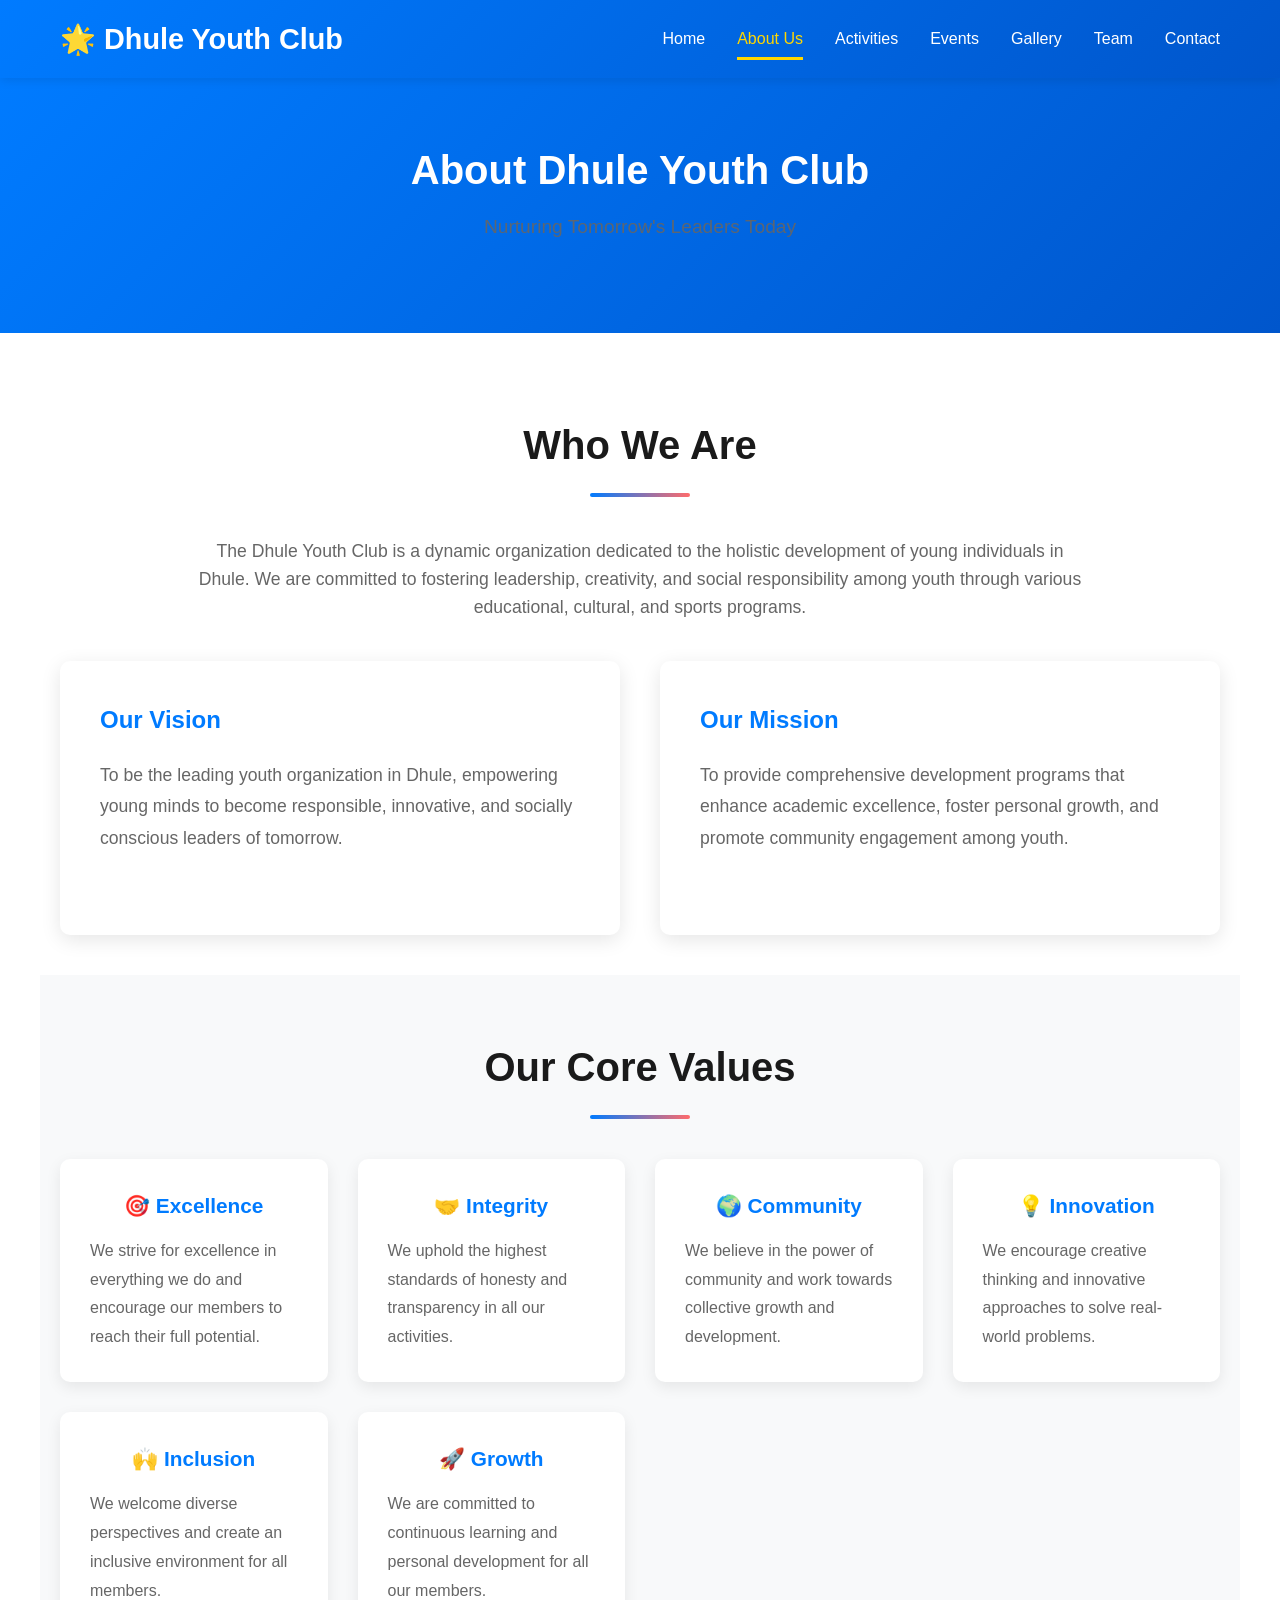
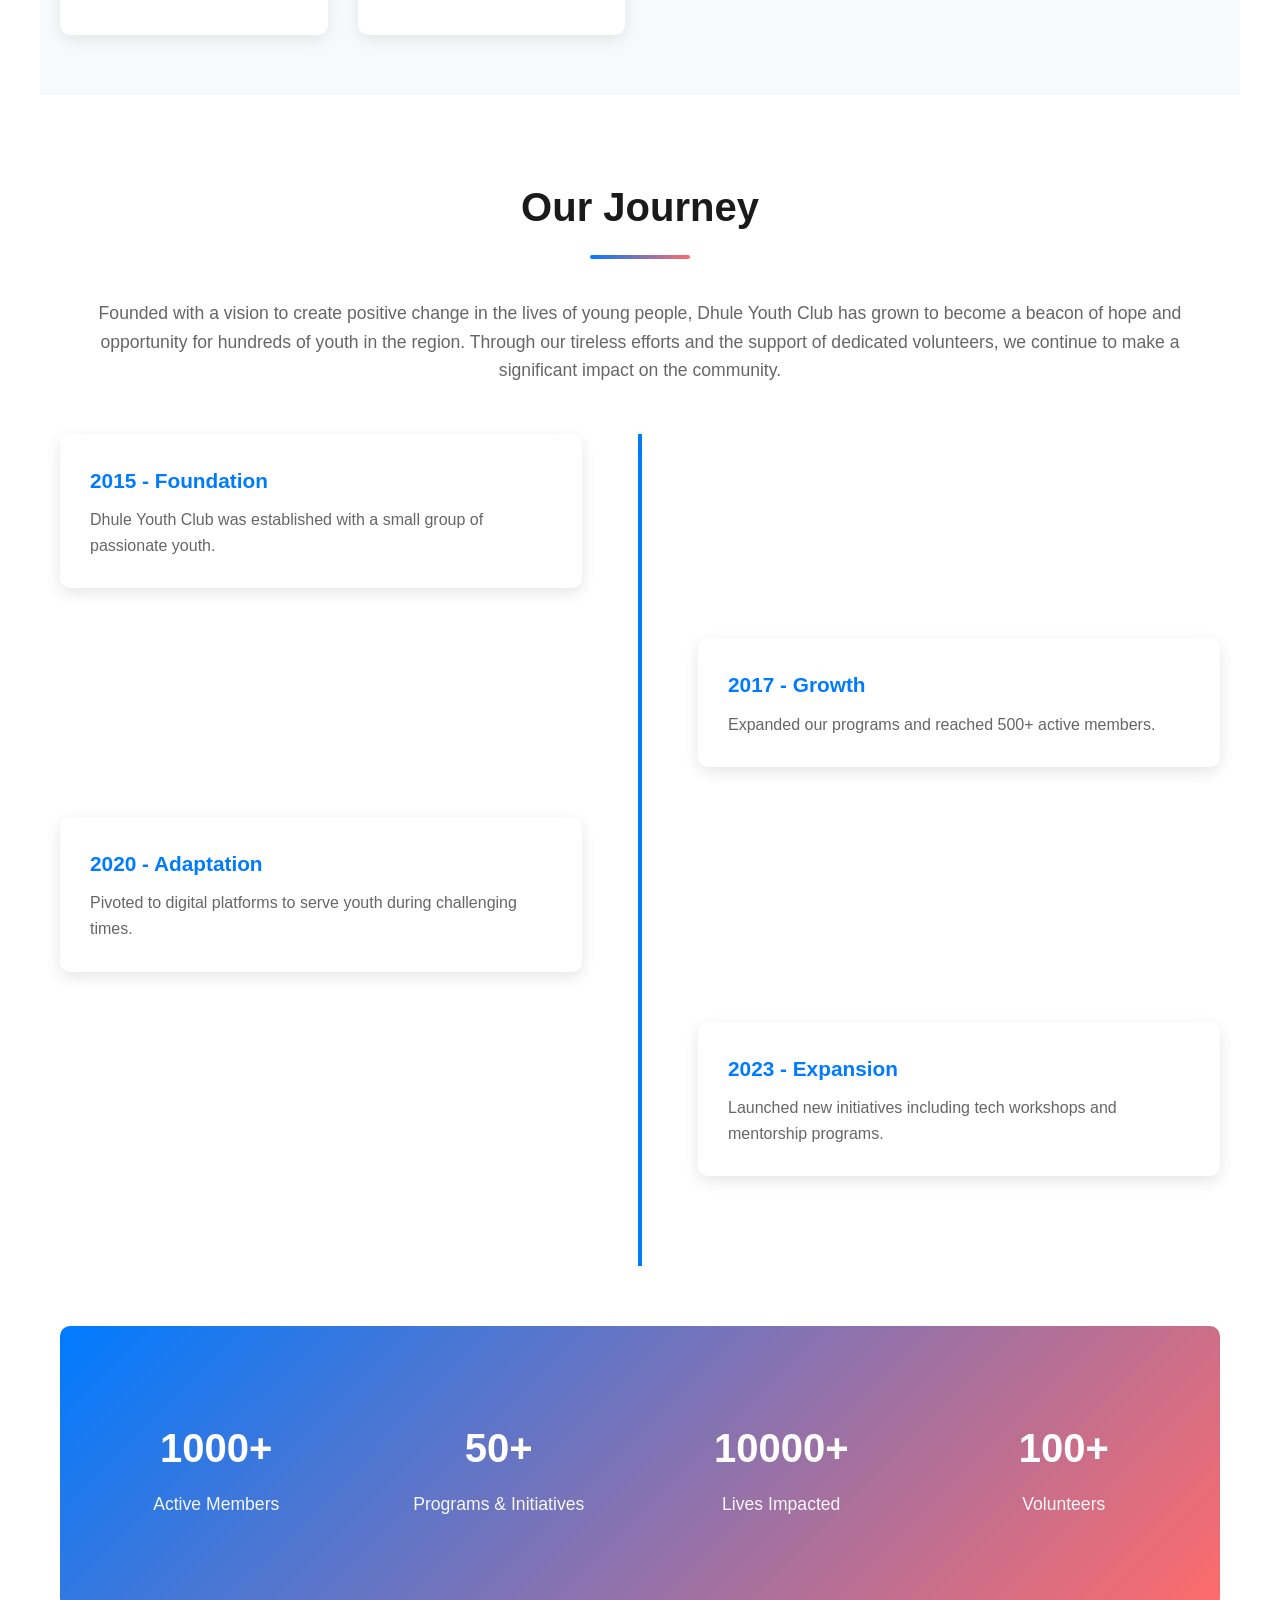
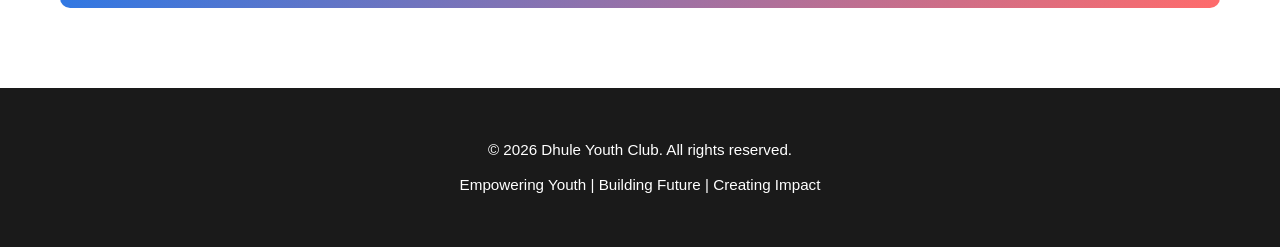
==== about.html @ 5de419e4 "First upload" ====
<!DOCTYPE html>
<html lang="en">
<head>
    <meta charset="UTF-8">
    <meta name="viewport" content="width=device-width, initial-scale=1.0">
    <title>About Us - Dhule Youth Club</title>
    <link rel="stylesheet" href="assets/css/style.css">
</head>
<body>
    <!-- Navigation Bar -->
    <nav class="navbar">
        <div class="container">
            <div class="nav-brand">
                <h2>🌟 Dhule Youth Club</h2>
            </div>
            <ul class="nav-menu" id="navMenu">
                <li><a href="index.html">Home</a></li>
                <li><a href="about.html" class="active">About Us</a></li>
                <li><a href="activities.html">Activities</a></li>
                <li><a href="events.html">Events</a></li>
                <li><a href="gallery.html">Gallery</a></li>
                <li><a href="team.html">Team</a></li>
                <li><a href="contact.html">Contact</a></li>
            </ul>
            <div class="hamburger" id="hamburger">
                <span></span>
                <span></span>
                <span></span>
            </div>
        </div>
    </nav>

    <!-- Page Header -->
    <section class="page-header">
        <h1>About Dhule Youth Club</h1>
        <p>Nurturing Tomorrow's Leaders Today</p>
    </section>

    <!-- Main Content -->
    <main class="container">
        <!-- About Section -->
        <section class="about-section">
            <h2>Who We Are</h2>
            <p>The Dhule Youth Club is a dynamic organization dedicated to the holistic development of young individuals in Dhule. We are committed to fostering leadership, creativity, and social responsibility among youth through various educational, cultural, and sports programs.</p>
            
            <div class="about-grid">
                <div class="about-card">
                    <h3>Our Vision</h3>
                    <p>To be the leading youth organization in Dhule, empowering young minds to become responsible, innovative, and socially conscious leaders of tomorrow.</p>
                </div>
                <div class="about-card">
                    <h3>Our Mission</h3>
                    <p>To provide comprehensive development programs that enhance academic excellence, foster personal growth, and promote community engagement among youth.</p>
                </div>
            </div>
        </section>

        <!-- Core Values -->
        <section class="values-section">
            <h2>Our Core Values</h2>
            <div class="values-grid">
                <div class="value-card">
                    <h4>🎯 Excellence</h4>
                    <p>We strive for excellence in everything we do and encourage our members to reach their full potential.</p>
                </div>
                <div class="value-card">
                    <h4>🤝 Integrity</h4>
                    <p>We uphold the highest standards of honesty and transparency in all our activities.</p>
                </div>
                <div class="value-card">
                    <h4>🌍 Community</h4>
                    <p>We believe in the power of community and work towards collective growth and development.</p>
                </div>
                <div class="value-card">
                    <h4>💡 Innovation</h4>
                    <p>We encourage creative thinking and innovative approaches to solve real-world problems.</p>
                </div>
                <div class="value-card">
                    <h4>🙌 Inclusion</h4>
                    <p>We welcome diverse perspectives and create an inclusive environment for all members.</p>
                </div>
                <div class="value-card">
                    <h4>🚀 Growth</h4>
                    <p>We are committed to continuous learning and personal development for all our members.</p>
                </div>
            </div>
        </section>

        <!-- History -->
        <section class="history-section">
            <h2>Our Journey</h2>
            <p>Founded with a vision to create positive change in the lives of young people, Dhule Youth Club has grown to become a beacon of hope and opportunity for hundreds of youth in the region. Through our tireless efforts and the support of dedicated volunteers, we continue to make a significant impact on the community.</p>
            
            <div class="timeline">
                <div class="timeline-item">
                    <h4>2015 - Foundation</h4>
                    <p>Dhule Youth Club was established with a small group of passionate youth.</p>
                </div>
                <div class="timeline-item">
                    <h4>2017 - Growth</h4>
                    <p>Expanded our programs and reached 500+ active members.</p>
                </div>
                <div class="timeline-item">
                    <h4>2020 - Adaptation</h4>
                    <p>Pivoted to digital platforms to serve youth during challenging times.</p>
                </div>
                <div class="timeline-item">
                    <h4>2023 - Expansion</h4>
                    <p>Launched new initiatives including tech workshops and mentorship programs.</p>
                </div>
            </div>
        </section>

        <!-- Stats -->
        <section class="stats-section">
            <div class="stat-card">
                <h3>1000+</h3>
                <p>Active Members</p>
            </div>
            <div class="stat-card">
                <h3>50+</h3>
                <p>Programs & Initiatives</p>
            </div>
            <div class="stat-card">
                <h3>10000+</h3>
                <p>Lives Impacted</p>
            </div>
            <div class="stat-card">
                <h3>100+</h3>
                <p>Volunteers</p>
            </div>
        </section>
    </main>

    <!-- Footer -->
    <footer class="footer">
        <div class="container">
            <p>&copy; 2026 Dhule Youth Club. All rights reserved.</p>
            <p>Empowering Youth | Building Future | Creating Impact</p>
        </div>
    </footer>

    <script src="assets/js/script.js"></script>
</body>
</html>
---- assets/css/style.css ----
/* Global Styles */
:root {
    --primary-color: #007bff;
    --secondary-color: #ff6b6b;
    --dark-color: #1a1a1a;
    --light-color: #f8f9fa;
    --text-color: #333;
    --border-color: #ddd;
    --success-color: #28a745;
}

* {
    margin: 0;
    padding: 0;
    box-sizing: border-box;
}

html {
    scroll-behavior: smooth;
}

body {
    font-family: 'Segoe UI', Tahoma, Geneva, Verdana, sans-serif;
    line-height: 1.6;
    color: var(--text-color);
    background-color: #ffffff;
}

.container {
    max-width: 1200px;
    margin: 0 auto;
    padding: 0 20px;
}

/* Navigation Bar */
.navbar {
    background: linear-gradient(135deg, var(--primary-color) 0%, #0056cc 100%);
    color: white;
    padding: 1rem 0;
    position: sticky;
    top: 0;
    z-index: 100;
    box-shadow: 0 2px 10px rgba(0,0,0,0.1);
}

.navbar .container {
    display: flex;
    justify-content: space-between;
    align-items: center;
}

.nav-brand h2 {
    font-size: 1.8rem;
    white-space: nowrap;
}

.nav-menu {
    display: flex;
    list-style: none;
    gap: 2rem;
    flex-wrap: wrap;
}

.nav-menu a {
    color: white;
    text-decoration: none;
    transition: all 0.3s ease;
    position: relative;
    padding: 0.5rem 0;
}

.nav-menu a:hover,
.nav-menu a.active {
    color: #ffd700;
}

.nav-menu a.active::after {
    content: '';
    position: absolute;
    bottom: -5px;
    left: 0;
    right: 0;
    height: 3px;
    background-color: #ffd700;
}

.hamburger {
    display: none;
    flex-direction: column;
    cursor: pointer;
}

.hamburger span {
    width: 25px;
    height: 3px;
    background-color: white;
    margin: 5px 0;
    transition: 0.3s;
}

/* Hero Section */
.hero {
    background: linear-gradient(135deg, var(--primary-color) 0%, #0056cc 100%);
    color: white;
    padding: 100px 20px;
    text-align: center;
}

.hero-content h1 {
    font-size: 3rem;
    margin-bottom: 1rem;
    animation: slideInDown 0.8s ease-out;
}

.hero-content p {
    font-size: 1.3rem;
    margin-bottom: 2rem;
    animation: fadeIn 1s ease-out 0.3s backwards;
}

/* Buttons */
.btn {
    display: inline-block;
    padding: 12px 30px;
    border: none;
    border-radius: 5px;
    cursor: pointer;
    font-size: 1rem;
    text-decoration: none;
    transition: all 0.3s ease;
    font-weight: 600;
}

.btn-primary {
    background-color: var(--secondary-color);
    color: white;
}

.btn-primary:hover {
    background-color: #ff5252;
    transform: translateY(-2px);
    box-shadow: 0 5px 15px rgba(255,107,107,0.3);
}

.btn-secondary {
    background-color: var(--primary-color);
    color: white;
}

.btn-secondary:hover {
    background-color: #0056cc;
    transform: translateY(-2px);
    box-shadow: 0 5px 15px rgba(0,123,255,0.3);
}

.btn-small {
    padding: 8px 20px;
    font-size: 0.9rem;
}

/* Main Sections */
main {
    padding: 80px 0;
}

section {
    margin-bottom: 80px;
}

section h2 {
    font-size: 2.5rem;
    color: var(--dark-color);
    margin-bottom: 40px;
    text-align: center;
    position: relative;
    padding-bottom: 20px;
}

section h2::after {
    content: '';
    position: absolute;
    bottom: 0;
    left: 50%;
    transform: translateX(-50%);
    width: 100px;
    height: 4px;
    background: linear-gradient(90deg, var(--primary-color), var(--secondary-color));
    border-radius: 2px;
}

section > p {
    text-align: center;
    font-size: 1.1rem;
    color: #666;
    margin-bottom: 30px;
}

/* Page Header */
.page-header {
    background: linear-gradient(135deg, var(--primary-color) 0%, #0056cc 100%);
    color: white;
    padding: 60px 20px;
    text-align: center;
}

.page-header h1 {
    font-size: 2.5rem;
    margin-bottom: 10px;
}

.page-header p {
    font-size: 1.2rem;
    opacity: 0.9;
}

/* Mission Section */
.mission-grid {
    display: grid;
    grid-template-columns: repeat(auto-fit, minmax(250px, 1fr));
    gap: 30px;
    margin-bottom: 40px;
}

.mission-card {
    background: linear-gradient(135deg, #f0f4ff, #fff5f0);
    padding: 30px;
    border-radius: 10px;
    text-align: center;
    transition: all 0.3s ease;
    border: 2px solid transparent;
}

.mission-card:hover {
    border-color: var(--primary-color);
    transform: translateY(-5px);
    box-shadow: 0 10px 30px rgba(0,123,255,0.2);
}

.mission-card h3 {
    font-size: 1.5rem;
    margin-bottom: 15px;
    color: var(--primary-color);
}

.mission-card p {
    color: #666;
    line-height: 1.8;
}

/* Featured Activities */
.activities-preview {
    display: grid;
    grid-template-columns: repeat(auto-fit, minmax(300px, 1fr));
    gap: 30px;
    margin-bottom: 30px;
}

.activity-card {
    background: white;
    padding: 30px;
    border-radius: 10px;
    box-shadow: 0 5px 15px rgba(0,0,0,0.1);
    transition: all 0.3s ease;
    border-left: 5px solid var(--primary-color);
}

.activity-card:hover {
    transform: translateY(-5px);
    box-shadow: 0 15px 30px rgba(0,0,0,0.15);
}

.activity-card h3 {
    color: var(--primary-color);
    margin-bottom: 15px;
}

/* Events Section */
.events-preview {
    display: grid;
    grid-template-columns: repeat(auto-fit, minmax(280px, 1fr));
    gap: 30px;
    margin-bottom: 30px;
}

.event-card {
    background: white;
    padding: 25px;
    border-radius: 10px;
    box-shadow: 0 5px 15px rgba(0,0,0,0.1);
    transition: all 0.3s ease;
    border-top: 4px solid var(--secondary-color);
}

.event-card:hover {
    transform: translateY(-5px);
    box-shadow: 0 15px 30px rgba(0,0,0,0.15);
}

.event-card h4 {
    color: var(--dark-color);
    margin-bottom: 10px;
}

.event-card p {
    color: #666;
    margin-bottom: 8px;
    font-size: 0.95rem;
}

/* CTA Section */
.cta-section {
    background: linear-gradient(135deg, var(--primary-color) 0%, var(--secondary-color) 100%);
    color: white;
    padding: 60px;
    border-radius: 10px;
    text-align: center;
}

.cta-section h2 {
    color: white;
    margin-bottom: 20px;
}

.cta-section h2::after {
    background: rgba(255,255,255,0.3);
}

.cta-section p {
    font-size: 1.15rem;
    margin-bottom: 30px;
}

/* About Section */
.about-section {
    margin-bottom: 60px;
}

.about-section p {
    font-size: 1.1rem;
    color: #666;
    text-align: center;
    margin-bottom: 40px;
    max-width: 900px;
    margin-left: auto;
    margin-right: auto;
}

.about-grid {
    display: grid;
    grid-template-columns: repeat(auto-fit, minmax(300px, 1fr));
    gap: 40px;
    margin-bottom: 40px;
}

.about-card {
    background: white;
    padding: 40px;
    border-radius: 10px;
    box-shadow: 0 5px 20px rgba(0,0,0,0.1);
    transition: all 0.3s ease;
}

.about-card:hover {
    transform: translateY(-10px);
    box-shadow: 0 15px 40px rgba(0,0,0,0.15);
}

.about-card h3 {
    color: var(--primary-color);
    font-size: 1.5rem;
    margin-bottom: 20px;
}

.about-card p {
    text-align: left;
    color: #666;
    line-height: 1.8;
}

/* Values Section */
.values-section {
    background: #f8f9fa;
    padding: 60px 20px;
    margin: -20px -20px 80px -20px;
}

.values-grid {
    display: grid;
    grid-template-columns: repeat(auto-fit, minmax(250px, 1fr));
    gap: 30px;
}

.value-card {
    background: white;
    padding: 30px;
    border-radius: 10px;
    text-align: center;
    box-shadow: 0 5px 15px rgba(0,0,0,0.08);
    transition: all 0.3s ease;
}

.value-card:hover {
    transform: translateY(-5px);
    box-shadow: 0 15px 30px rgba(0,0,0,0.15);
}

.value-card h4 {
    color: var(--primary-color);
    font-size: 1.3rem;
    margin-bottom: 15px;
}

.value-card p {
    color: #666;
    text-align: left;
    line-height: 1.8;
}

/* Timeline */
.timeline {
    position: relative;
    padding: 20px 0;
}

.timeline::before {
    content: '';
    position: absolute;
    left: 50%;
    transform: translateX(-50%);
    width: 4px;
    height: 100%;
    background: var(--primary-color);
}

.timeline-item {
    margin-bottom: 50px;
    width: 45%;
    padding: 30px;
    background: white;
    border-radius: 10px;
    box-shadow: 0 5px 15px rgba(0,0,0,0.1);
}

.timeline-item:nth-child(odd) {
    margin-left: 0;
    margin-right: auto;
}

.timeline-item:nth-child(even) {
    margin-left: auto;
    margin-right: 0;
}

.timeline-item h4 {
    color: var(--primary-color);
    font-size: 1.3rem;
    margin-bottom: 10px;
}

.timeline-item p {
    color: #666;
}

/* Stats Section */
.stats-section {
    display: grid;
    grid-template-columns: repeat(auto-fit, minmax(200px, 1fr));
    gap: 30px;
    background: linear-gradient(135deg, var(--primary-color), var(--secondary-color));
    color: white;
    padding: 60px 30px;
    border-radius: 10px;
}

.stat-card {
    text-align: center;
    padding: 30px;
}

.stat-card h3 {
    font-size: 2.5rem;
    margin-bottom: 10px;
    font-weight: bold;
}

.stat-card p {
    font-size: 1.1rem;
    opacity: 0.95;
}

/* Programs Grid */
.programs-grid {
    display: grid;
    grid-template-columns: repeat(auto-fit, minmax(300px, 1fr));
    gap: 30px;
}

.program-card {
    background: white;
    padding: 30px;
    border-radius: 10px;
    box-shadow: 0 5px 15px rgba(0,0,0,0.1);
    transition: all 0.3s ease;
    border-left: 5px solid var(--primary-color);
}

.program-card:hover {
    transform: translateY(-5px);
    box-shadow: 0 15px 30px rgba(0,0,0,0.15);
}

.program-card h3 {
    color: var(--primary-color);
    font-size: 1.4rem;
    margin-bottom: 20px;
}

.program-card h4 {
    color: var(--dark-color);
    font-size: 1.1rem;
    margin-top: 20px;
    margin-bottom: 10px;
}

.program-card ul {
    list-style-position: inside;
    color: #666;
    line-height: 2;
}

.program-card p {
    color: #666;
    margin-bottom: 10px;
}

/* Membership Section */
.membership-section {
    background: #f0f4ff;
    padding: 60px 30px;
    border-radius: 10px;
    text-align: center;
}

.membership-benefits {
    background: white;
    padding: 40px;
    border-radius: 10px;
    margin: 30px 0;
    text-align: left;
    max-width: 600px;
    margin-left: auto;
    margin-right: auto;
}

.membership-benefits h3 {
    color: var(--primary-color);
    margin-bottom: 20px;
}

.membership-benefits ul {
    list-style-position: inside;
    color: #666;
    line-height: 2;
}

.membership-section p {
    color: #666;
    font-size: 1.1rem;
    text-align: center;
    margin-bottom: 20px;
}

/* Gallery Section */
.gallery-grid {
    display: grid;
    gap: 40px;
}

.gallery-category h3 {
    font-size: 1.5rem;
    color: var(--primary-color);
    margin-bottom: 20px;
    display: flex;
    align-items: center;
    gap: 10px;
}

.gallery-items {
    display: grid;
    grid-template-columns: repeat(auto-fill, minmax(280px, 1fr));
    gap: 20px;
}

.gallery-item {
    background: white;
    border-radius: 10px;
    overflow: hidden;
    box-shadow: 0 5px 15px rgba(0,0,0,0.1);
    transition: all 0.3s ease;
}

.gallery-item:hover {
    transform: translateY(-5px);
    box-shadow: 0 15px 30px rgba(0,0,0,0.15);
}

.gallery-placeholder {
    background: linear-gradient(135deg, var(--primary-color), var(--secondary-color));
    height: 200px;
    display: flex;
    align-items: center;
    justify-content: center;
    color: white;
    font-weight: bold;
    font-size: 1.1rem;
    text-align: center;
    padding: 20px;
}

.gallery-item p {
    padding: 15px;
    color: #666;
    text-align: center;
    font-size: 0.95rem;
}

/* Events Section */
.events-section {
    margin-bottom: 60px;
}

.events-grid {
    display: grid;
    gap: 30px;
}

.event-full-card {
    display: grid;
    grid-template-columns: 120px 1fr;
    gap: 30px;
    background: white;
    padding: 30px;
    border-radius: 10px;
    box-shadow: 0 5px 15px rgba(0,0,0,0.1);
    transition: all 0.3s ease;
    align-items: start;
}

.event-full-card:hover {
    transform: translateY(-5px);
    box-shadow: 0 15px 30px rgba(0,0,0,0.15);
}

.event-date {
    background: linear-gradient(135deg, var(--primary-color), var(--secondary-color));
    color: white;
    padding: 20px;
    border-radius: 10px;
    text-align: center;
    height: fit-content;
}

.event-date .day {
    display: block;
    font-size: 2rem;
    font-weight: bold;
}

.event-date .month {
    display: block;
    font-size: 0.9rem;
    opacity: 0.9;
}

.event-details h3 {
    color: var(--primary-color);
    font-size: 1.4rem;
    margin-bottom: 15px;
}

.event-details p {
    color: #666;
    margin-bottom: 10px;
}

.event-details strong {
    color: var(--dark-color);
}

/* Team Section */
.team-grid {
    display: grid;
    grid-template-columns: repeat(auto-fit, minmax(300px, 1fr));
    gap: 40px;
}

.team-member {
    background: white;
    padding: 40px;
    border-radius: 10px;
    text-align: center;
    box-shadow: 0 5px 15px rgba(0,0,0,0.1);
    transition: all 0.3s ease;
    border-top: 5px solid var(--primary-color);
}

.team-member:hover {
    transform: translateY(-10px);
    box-shadow: 0 15px 40px rgba(0,0,0,0.15);
}

.member-avatar {
    font-size: 4rem;
    margin-bottom: 20px;
}

.team-member h3 {
    color: var(--dark-color);
    font-size: 1.3rem;
    margin-bottom: 5px;
}

.team-member .role {
    color: var(--primary-color);
    font-weight: 600;
    margin-bottom: 15px;
}

.team-member .bio {
    color: #666;
    line-height: 1.8;
    margin-bottom: 15px;
    text-align: justify;
}

.team-member .contact {
    color: var(--primary-color);
    font-weight: 600;
}

/* Committee Section */
.committee-grid {
    display: grid;
    grid-template-columns: repeat(auto-fit, minmax(250px, 1fr));
    gap: 30px;
}

.committee-member {
    background: linear-gradient(135deg, #f0f4ff, #fff5f0);
    padding: 30px;
    border-radius: 10px;
    border-left: 5px solid var(--primary-color);
}

.committee-member h4 {
    color: var(--primary-color);
    font-size: 1.2rem;
    margin-bottom: 15px;
}

.committee-member ul {
    list-style-position: inside;
    color: #666;
    line-height: 2;
}

/* Volunteer Section */
.volunteer-info {
    display: grid;
    grid-template-columns: repeat(auto-fit, minmax(200px, 1fr));
    gap: 30px;
    margin: 30px 0;
}

.volunteer-stat {
    background: linear-gradient(135deg, var(--primary-color), var(--secondary-color));
    color: white;
    padding: 40px;
    border-radius: 10px;
    text-align: center;
}

.volunteer-stat h3 {
    font-size: 2.5rem;
    font-weight: bold;
    margin-bottom: 10px;
    color: white;
}

/* Advisors Section */
.advisors-grid {
    display: grid;
    grid-template-columns: repeat(auto-fit, minmax(250px, 1fr));
    gap: 30px;
}

.advisor-card {
    background: white;
    padding: 30px;
    border-radius: 10px;
    text-align: center;
    box-shadow: 0 5px 15px rgba(0,0,0,0.1);
    transition: all 0.3s ease;
    border-top: 4px solid var(--primary-color);
}

.advisor-card:hover {
    transform: translateY(-5px);
    box-shadow: 0 15px 30px rgba(0,0,0,0.15);
}

.advisor-card h4 {
    color: var(--dark-color);
    font-size: 1.2rem;
    margin-bottom: 10px;
}

.advisor-card p {
    color: #666;
    font-size: 0.95rem;
}

/* Contact Section */
.contact-section {
    display: grid;
    grid-template-columns: 1fr 1fr;
    gap: 60px;
    margin-bottom: 60px;
}

.contact-info-block h2,
.contact-form-block h2 {
    font-size: 1.8rem;
    margin-bottom: 30px;
    text-align: left;
}

.info-item {
    margin-bottom: 30px;
}

.info-item h3 {
    color: var(--primary-color);
    font-size: 1.2rem;
    margin-bottom: 10px;
}

.info-item p {
    color: #666;
    line-height: 1.8;
}

.info-item a {
    color: var(--primary-color);
    text-decoration: none;
}

.info-item a:hover {
    text-decoration: underline;
}

.social-link {
    margin: 0 5px;
}

/* Contact Form */
.contact-form {
    display: grid;
    gap: 20px;
}

.form-group {
    display: flex;
    flex-direction: column;
}

.form-group label {
    color: var(--dark-color);
    font-weight: 600;
    margin-bottom: 8px;
}

.form-group input,
.form-group select,
.form-group textarea {
    padding: 12px;
    border: 2px solid var(--border-color);
    border-radius: 5px;
    font-family: inherit;
    font-size: 1rem;
    transition: all 0.3s ease;
}

.form-group input:focus,
.form-group select:focus,
.form-group textarea:focus {
    outline: none;
    border-color: var(--primary-color);
    box-shadow: 0 0 0 3px rgba(0,123,255,0.1);
}

/* Department Contacts */
.department-contacts {
    background: #f8f9fa;
    padding: 60px 20px;
    margin: 0 -20px 80px -20px;
}

.departments-grid {
    display: grid;
    grid-template-columns: repeat(auto-fit, minmax(280px, 1fr));
    gap: 30px;
}

.department-card {
    background: white;
    padding: 30px;
    border-radius: 10px;
    box-shadow: 0 5px 15px rgba(0,0,0,0.08);
    transition: all 0.3s ease;
    border-left: 5px solid var(--primary-color);
}

.department-card:hover {
    transform: translateY(-5px);
    box-shadow: 0 15px 30px rgba(0,0,0,0.15);
}

.department-card h3 {
    color: var(--primary-color);
    font-size: 1.2rem;
    margin-bottom: 15px;
}

.department-card p {
    color: #666;
    margin-bottom: 8px;
}

/* FAQ Section */
.faq-grid {
    display: grid;
    grid-template-columns: repeat(auto-fit, minmax(280px, 1fr));
    gap: 30px;
}

.faq-item {
    background: white;
    padding: 25px;
    border-radius: 10px;
    box-shadow: 0 5px 15px rgba(0,0,0,0.08);
    transition: all 0.3s ease;
}

.faq-item:hover {
    transform: translateY(-5px);
    box-shadow: 0 15px 30px rgba(0,0,0,0.15);
}

.faq-item h4 {
    color: var(--primary-color);
    font-size: 1.1rem;
    margin-bottom: 12px;
}

.faq-item p {
    color: #666;
    font-size: 0.95rem;
    line-height: 1.8;
}

/* Past Events */
.past-events-section {
    background: white;
    padding: 40px;
    border-radius: 10px;
}

.past-events {
    display: grid;
    grid-template-columns: repeat(auto-fit, minmax(250px, 1fr));
    gap: 20px;
}

.past-event-item {
    background: linear-gradient(135deg, #f0f4ff, #fff5f0);
    padding: 20px;
    border-radius: 8px;
    border-left: 4px solid var(--primary-color);
}

.past-event-item h4 {
    color: var(--primary-color);
    margin-bottom: 10px;
}

.past-event-item p {
    color: #666;
    font-size: 0.95rem;
}

/* Photo Contribution */
.photo-contribution {
    background: linear-gradient(135deg, var(--primary-color), var(--secondary-color));
    color: white;
    padding: 60px;
    border-radius: 10px;
    text-align: center;
}

.photo-contribution h2 {
    color: white;
    margin-bottom: 15px;
}

.photo-contribution h2::after {
    background: rgba(255,255,255,0.3);
}

.photo-contribution p {
    font-size: 1.1rem;
    margin-bottom: 30px;
}

/* Footer */
.footer {
    background: var(--dark-color);
    color: white;
    text-align: center;
    padding: 40px 20px;
    margin-top: 80px;
}

.footer p {
    margin: 10px 0;
    font-size: 0.95rem;
}

/* Animations */
@keyframes slideInDown {
    from {
        opacity: 0;
        transform: translateY(-30px);
    }
    to {
        opacity: 1;
        transform: translateY(0);
    }
}

@keyframes fadeIn {
    from {
        opacity: 0;
    }
    to {
        opacity: 1;
    }
}

/* Responsive Design */
@media (max-width: 768px) {
    .nav-menu {
        gap: 1rem;
        font-size: 0.9rem;
    }

    .hamburger {
        display: flex;
    }

    .nav-menu {
        position: absolute;
        top: 60px;
        left: 0;
        width: 100%;
        background: linear-gradient(135deg, var(--primary-color) 0%, #0056cc 100%);
        flex-direction: column;
        gap: 0;
        max-height: 0;
        overflow: hidden;
        transition: max-height 0.3s ease;
    }

    .nav-menu.active {
        max-height: 300px;
    }

    .nav-menu a {
        padding: 15px 20px;
        border-bottom: 1px solid rgba(255,255,255,0.1);
    }

    .hero-content h1 {
        font-size: 2rem;
    }

    .hero-content p {
        font-size: 1.1rem;
    }

    section h2 {
        font-size: 1.8rem;
    }

    .contact-section {
        grid-template-columns: 1fr;
        gap: 40px;
    }

    .contact-info-block h2,
    .contact-form-block h2 {
        text-align: center;
    }

    .event-full-card {
        grid-template-columns: 1fr;
        gap: 20px;
    }

    .event-date {
        display: grid;
        grid-template-columns: 1fr 1fr;
        gap: 10px;
        text-align: left;
    }

    .event-date .day {
        text-align: left;
    }

    .timeline::before {
        left: 20px;
    }

    .timeline-item {
        width: 100%;
        margin-left: 0 !important;
        margin-right: 0 !important;
        margin-left: 70px;
    }

    .stats-section {
        grid-template-columns: repeat(2, 1fr);
    }

    main {
        padding: 40px 0;
    }

    section {
        margin-bottom: 40px;
    }

    .cta-section,
    .membership-section,
    .photo-contribution {
        padding: 40px 20px;
    }
}

@media (max-width: 480px) {
    .hero-content h1 {
        font-size: 1.5rem;
    }

    .stats-section {
        grid-template-columns: 1fr;
        padding: 40px 20px;
    }

    .programs-grid,
    .department-contacts,
    .departments-grid,
    .faq-grid,
    .team-grid,
    .mission-grid {
        grid-template-columns: 1fr;
    }

    section h2 {
        font-size: 1.5rem;
    }

    .btn {
        padding: 10px 20px;
        font-size: 0.9rem;
    }
}
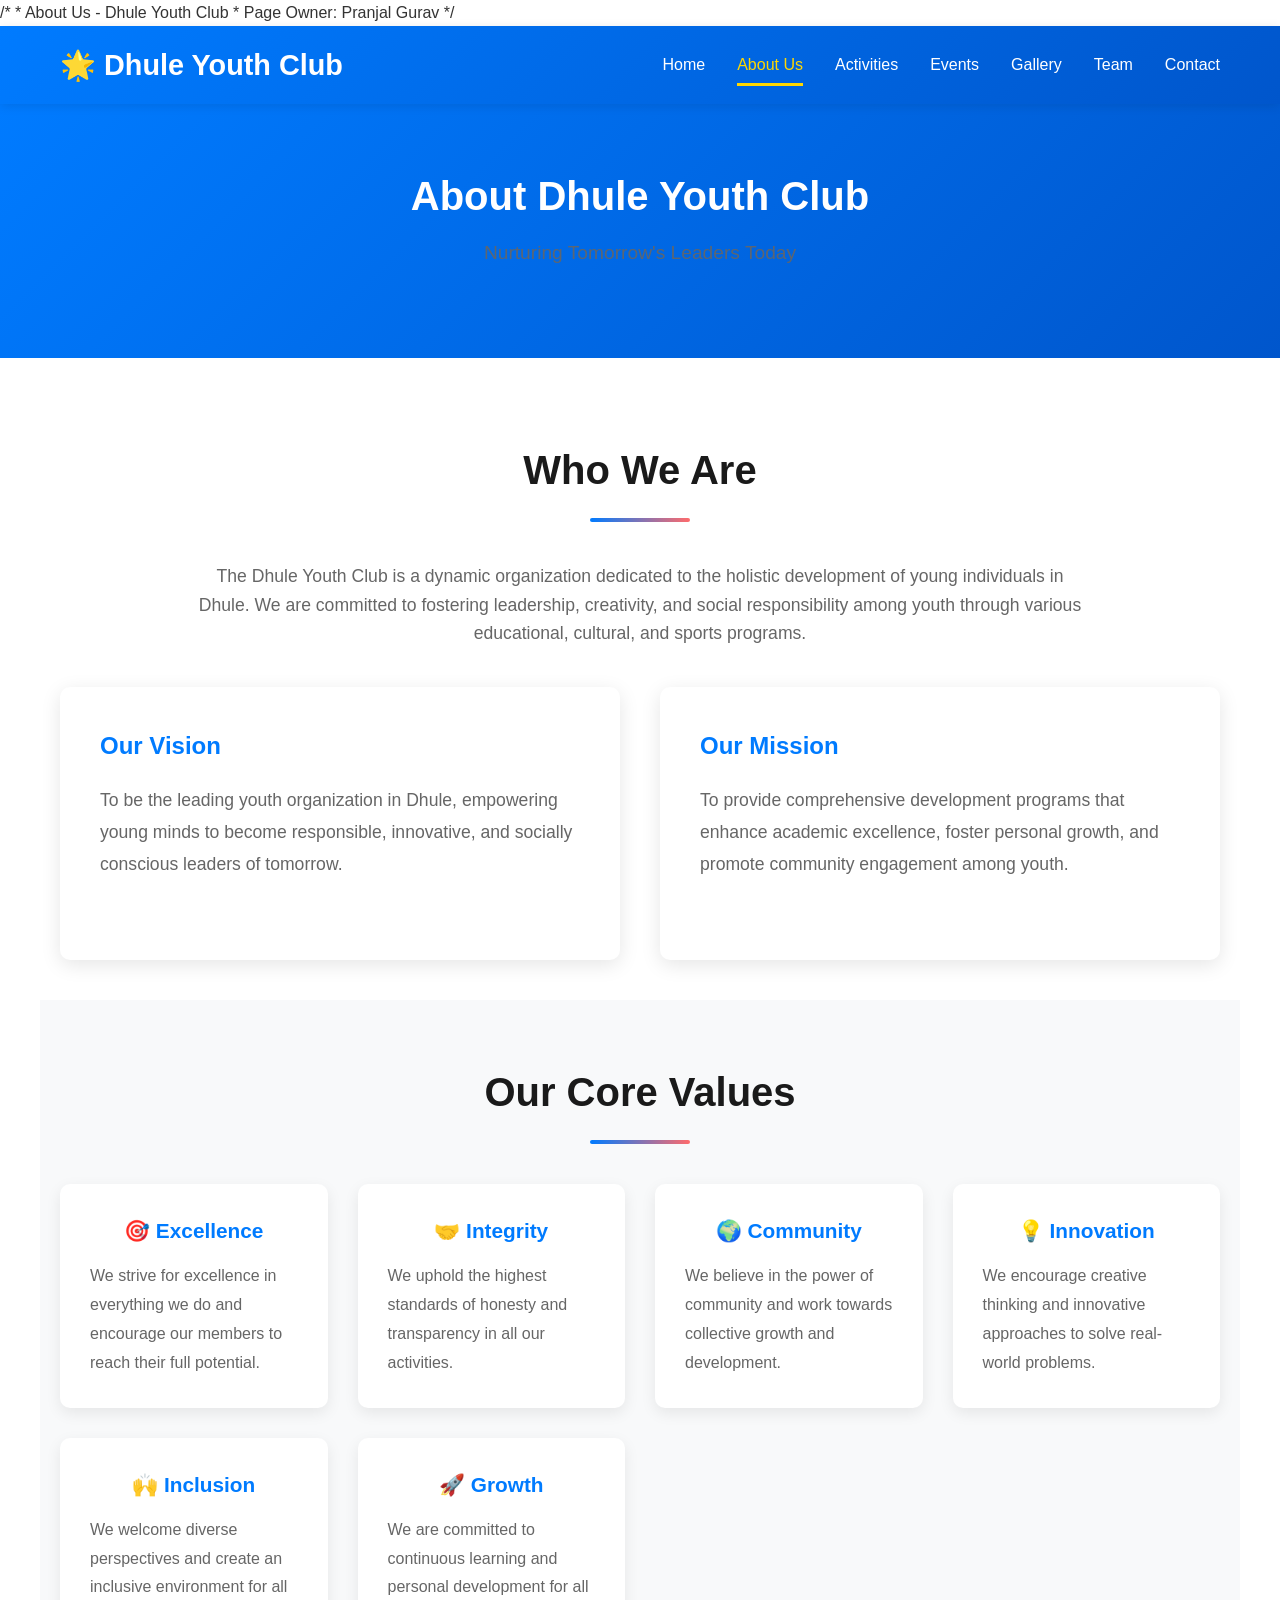
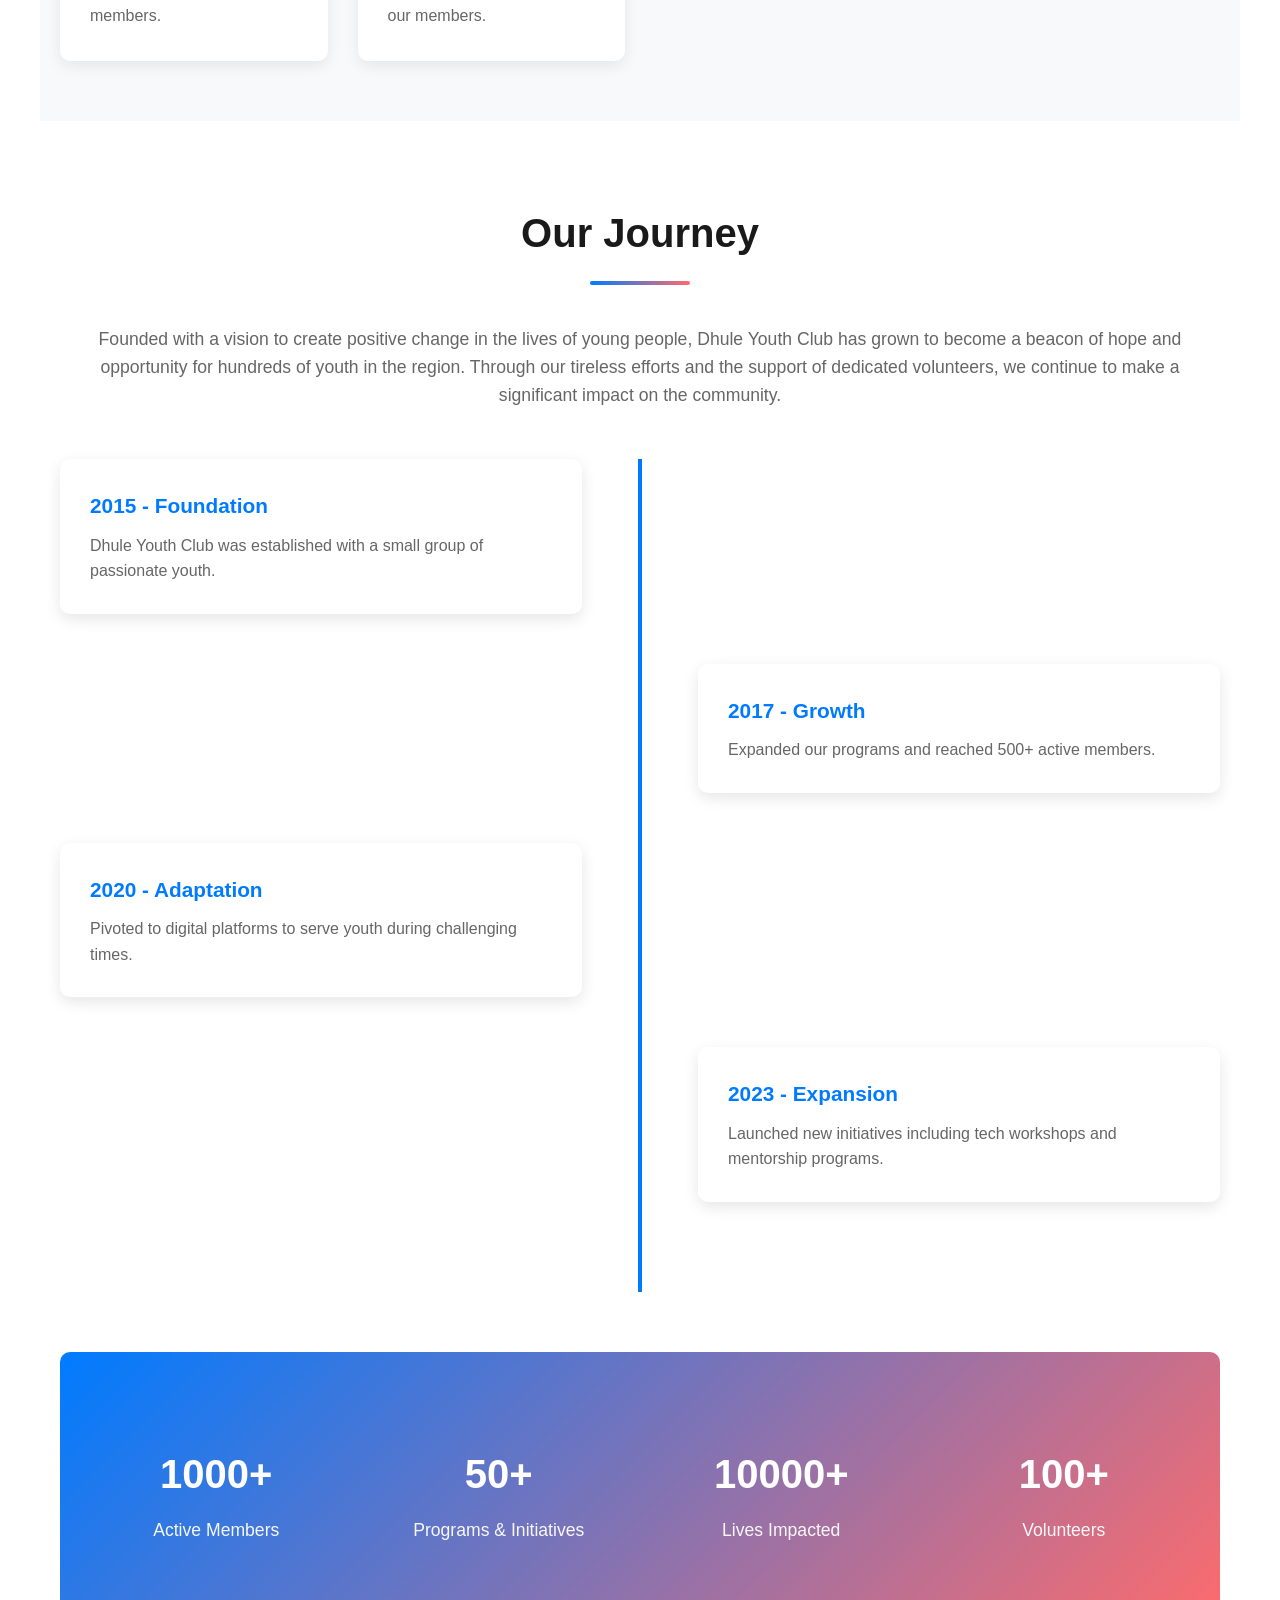
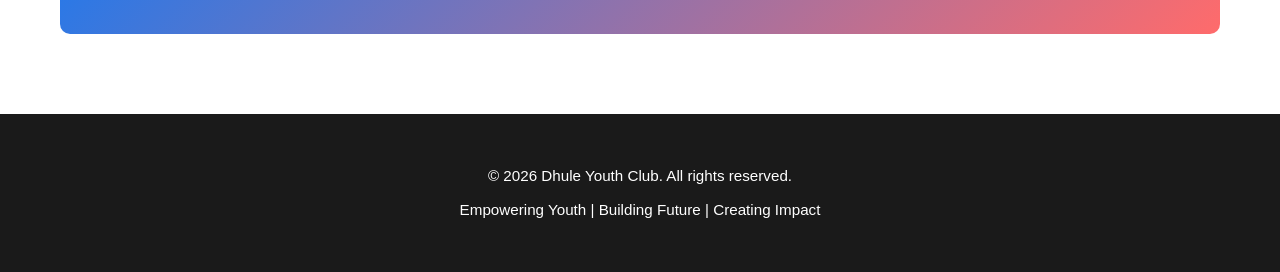
==== commit 9e14dd8a: "first test commit" ====
--- a/about.html
+++ b/about.html
@@ -1,3 +1,9 @@
+/*
+ * About Us - Dhule Youth Club
+ * Page Owner: Pranjal Gurav
+ */
+
+
 <!DOCTYPE html>
 <html lang="en">
 <head>
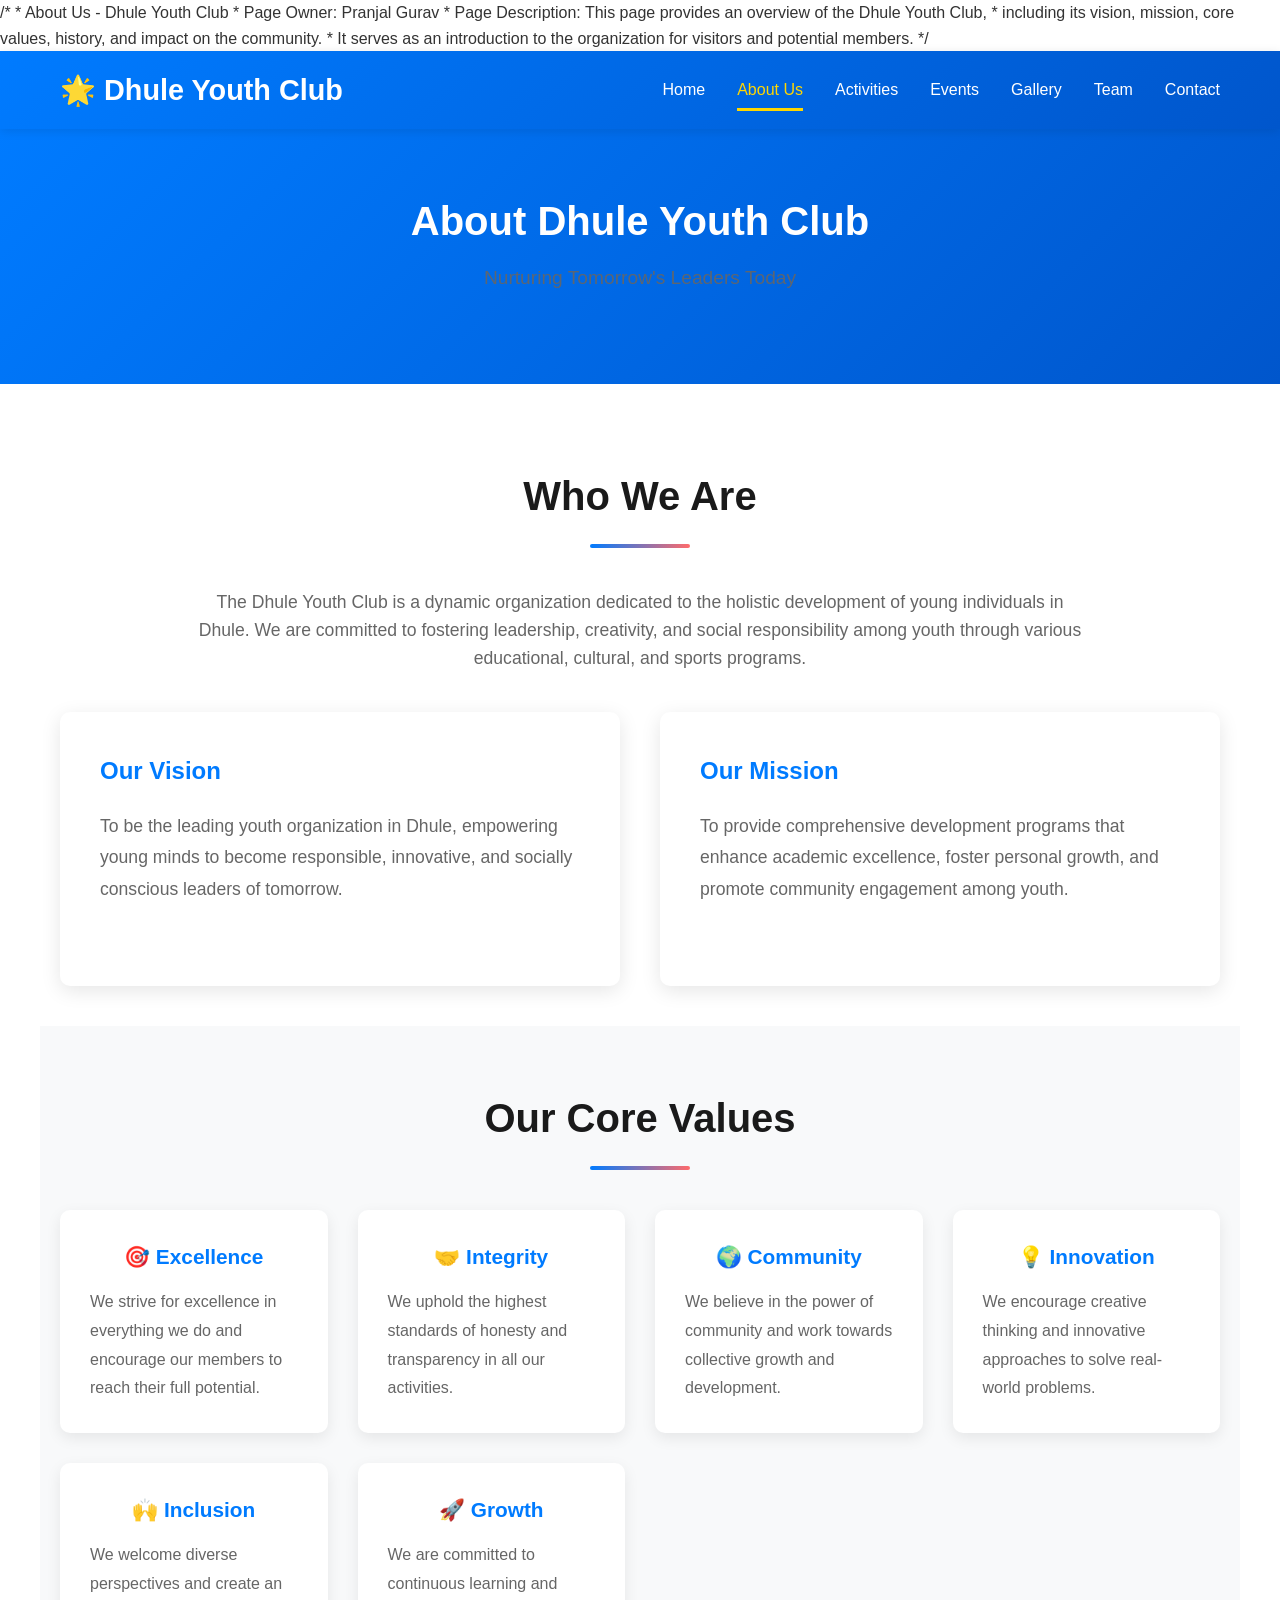
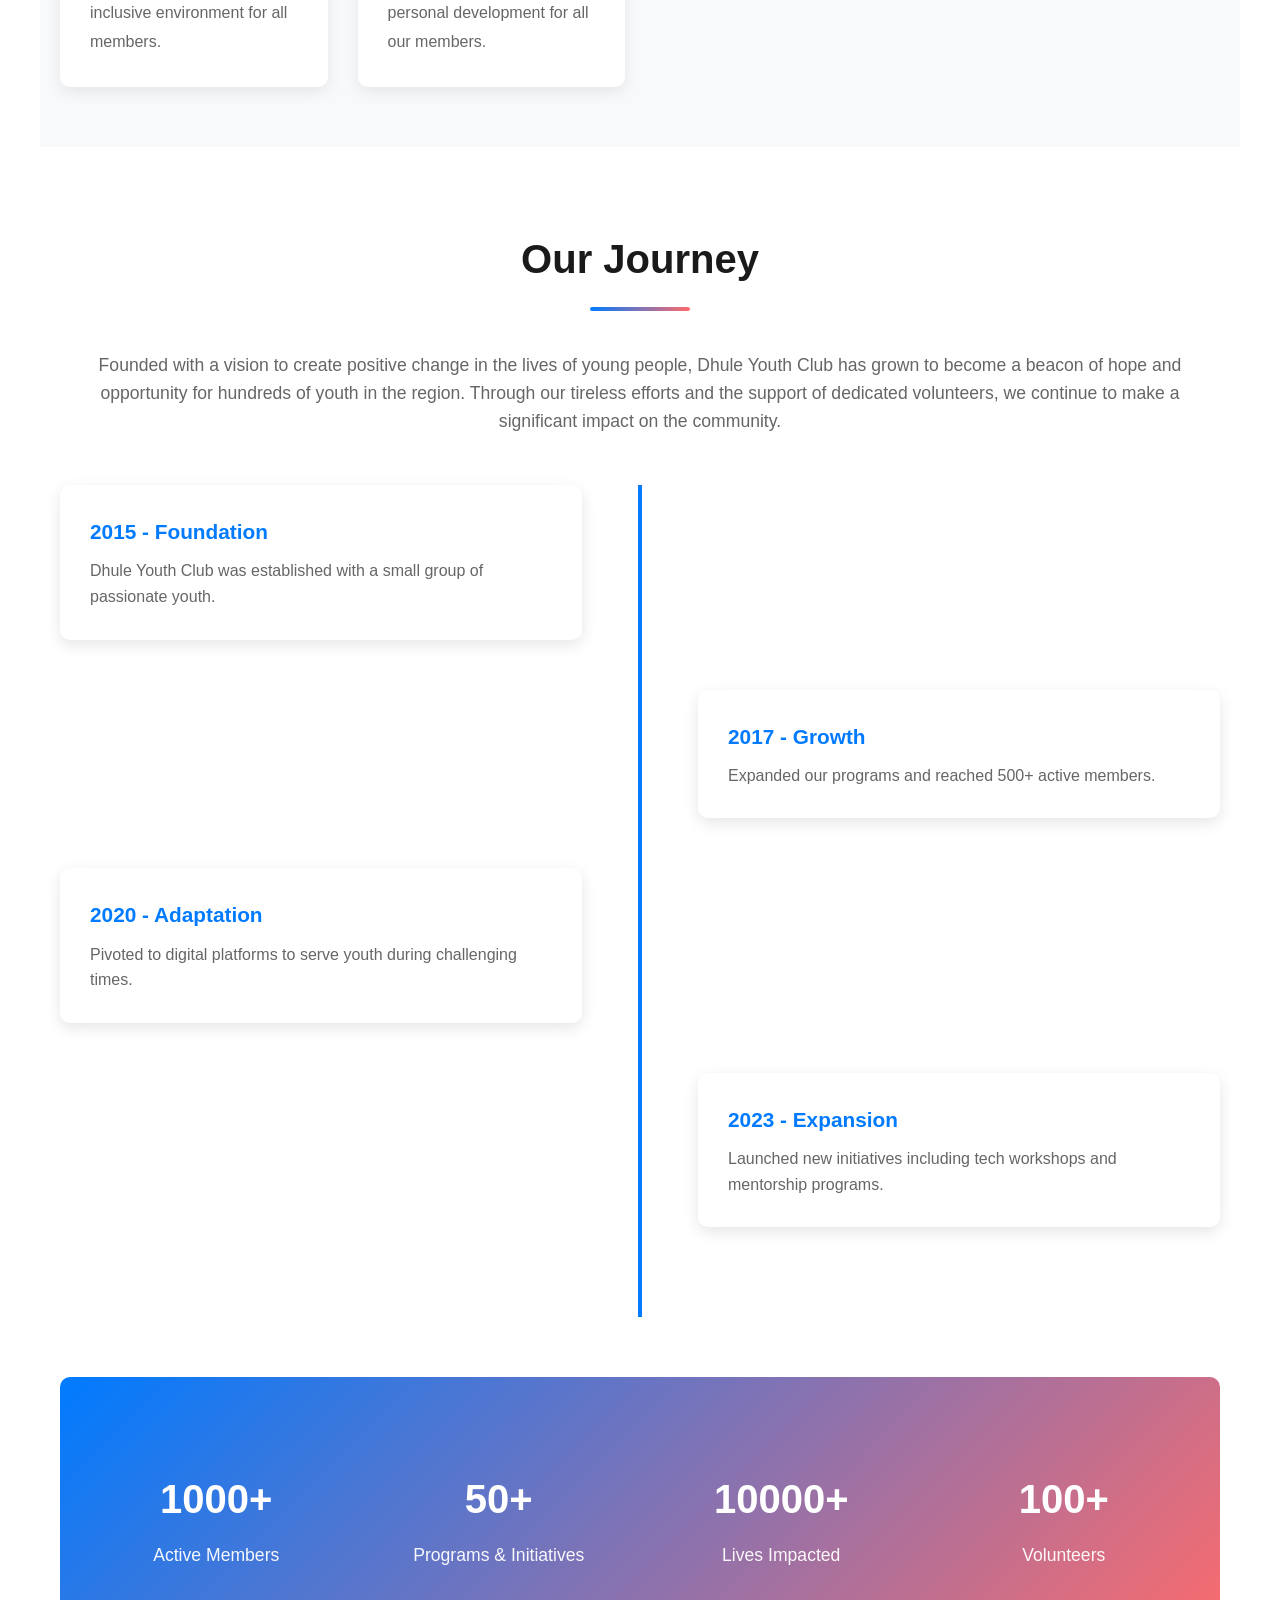
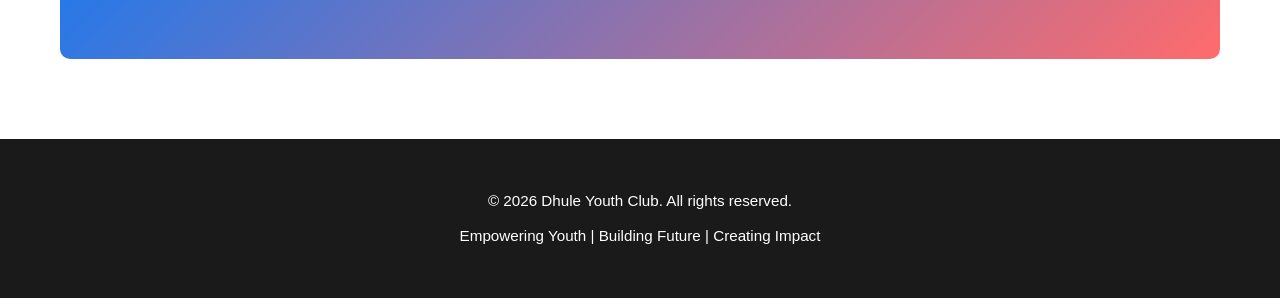
==== commit 3e148980: "final test" ====
--- a/about.html
+++ b/about.html
@@ -1,6 +1,9 @@
 /*
  * About Us - Dhule Youth Club
  * Page Owner: Pranjal Gurav
+ * Page Description: This page provides an overview of the Dhule Youth Club, 
+ * including its vision, mission, core values, history, and impact on the community. 
+ * It serves as an introduction to the organization for visitors and potential members.
  */
 
 
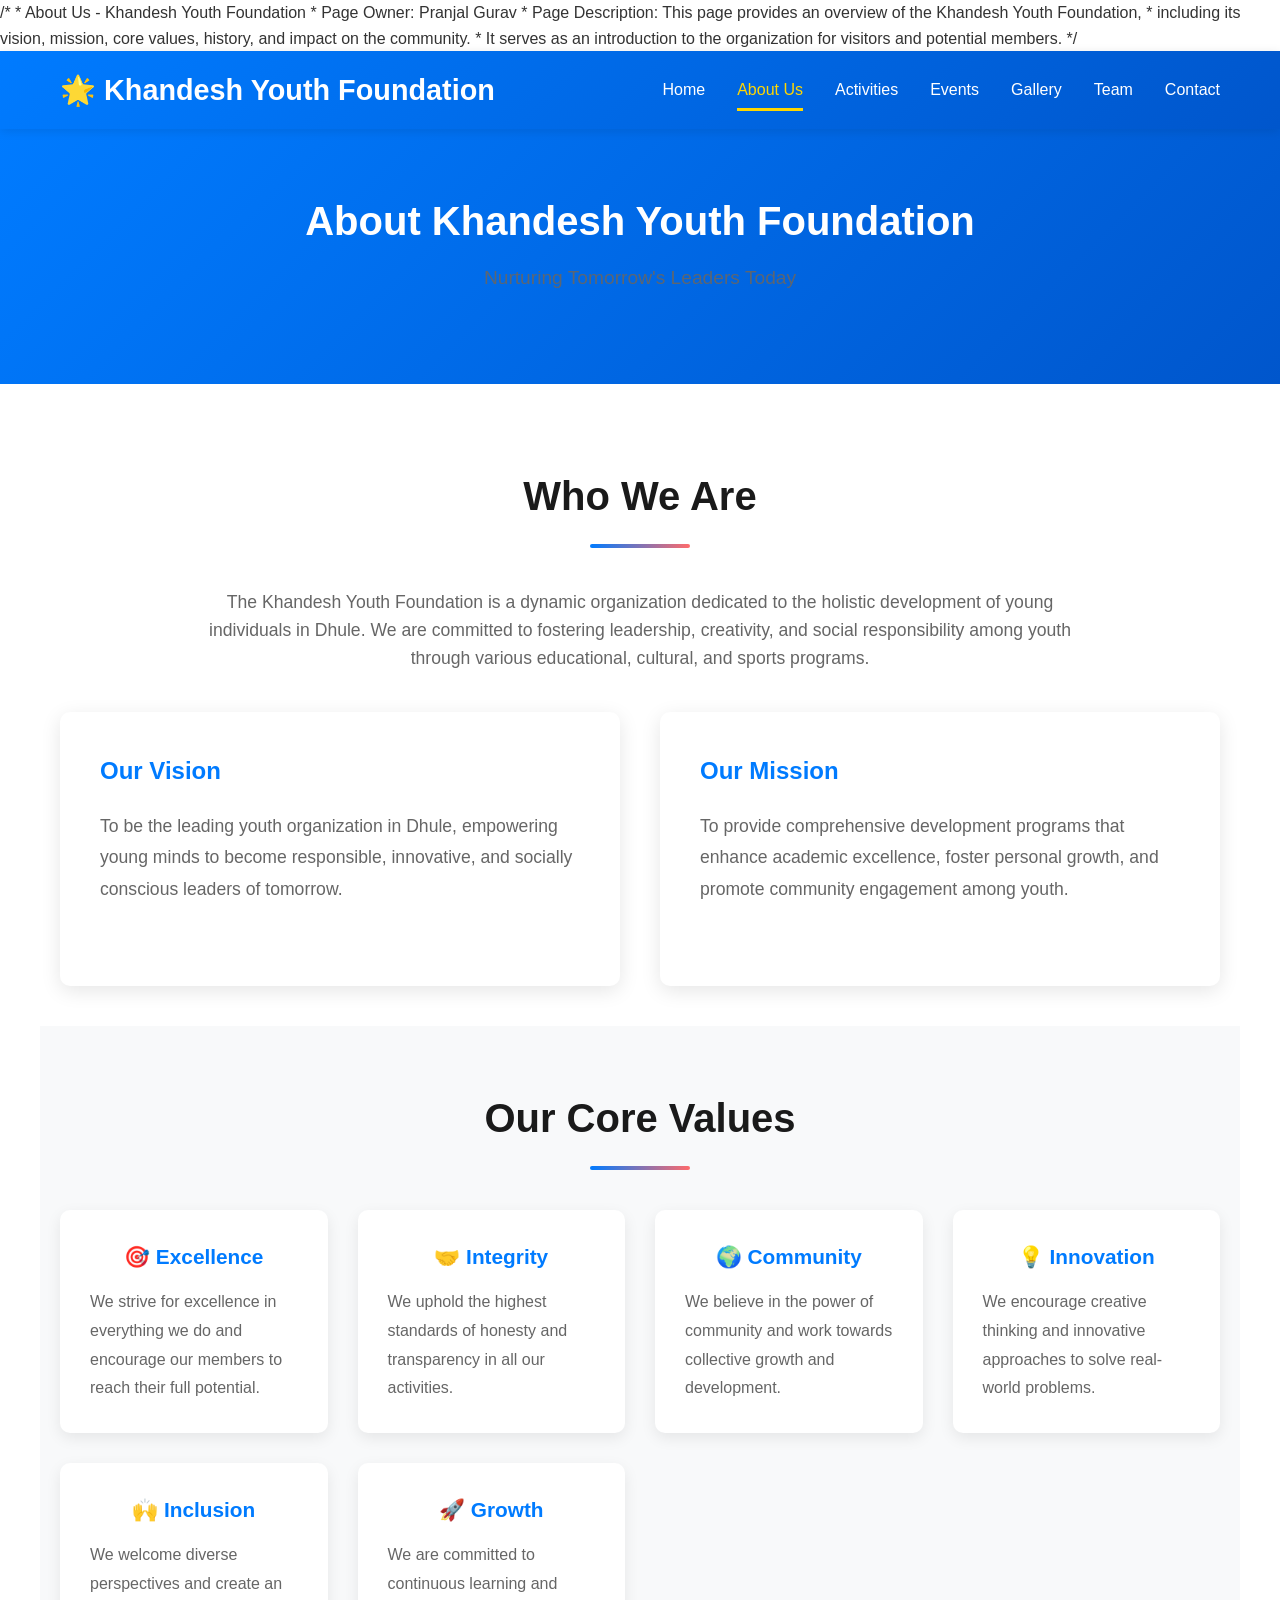
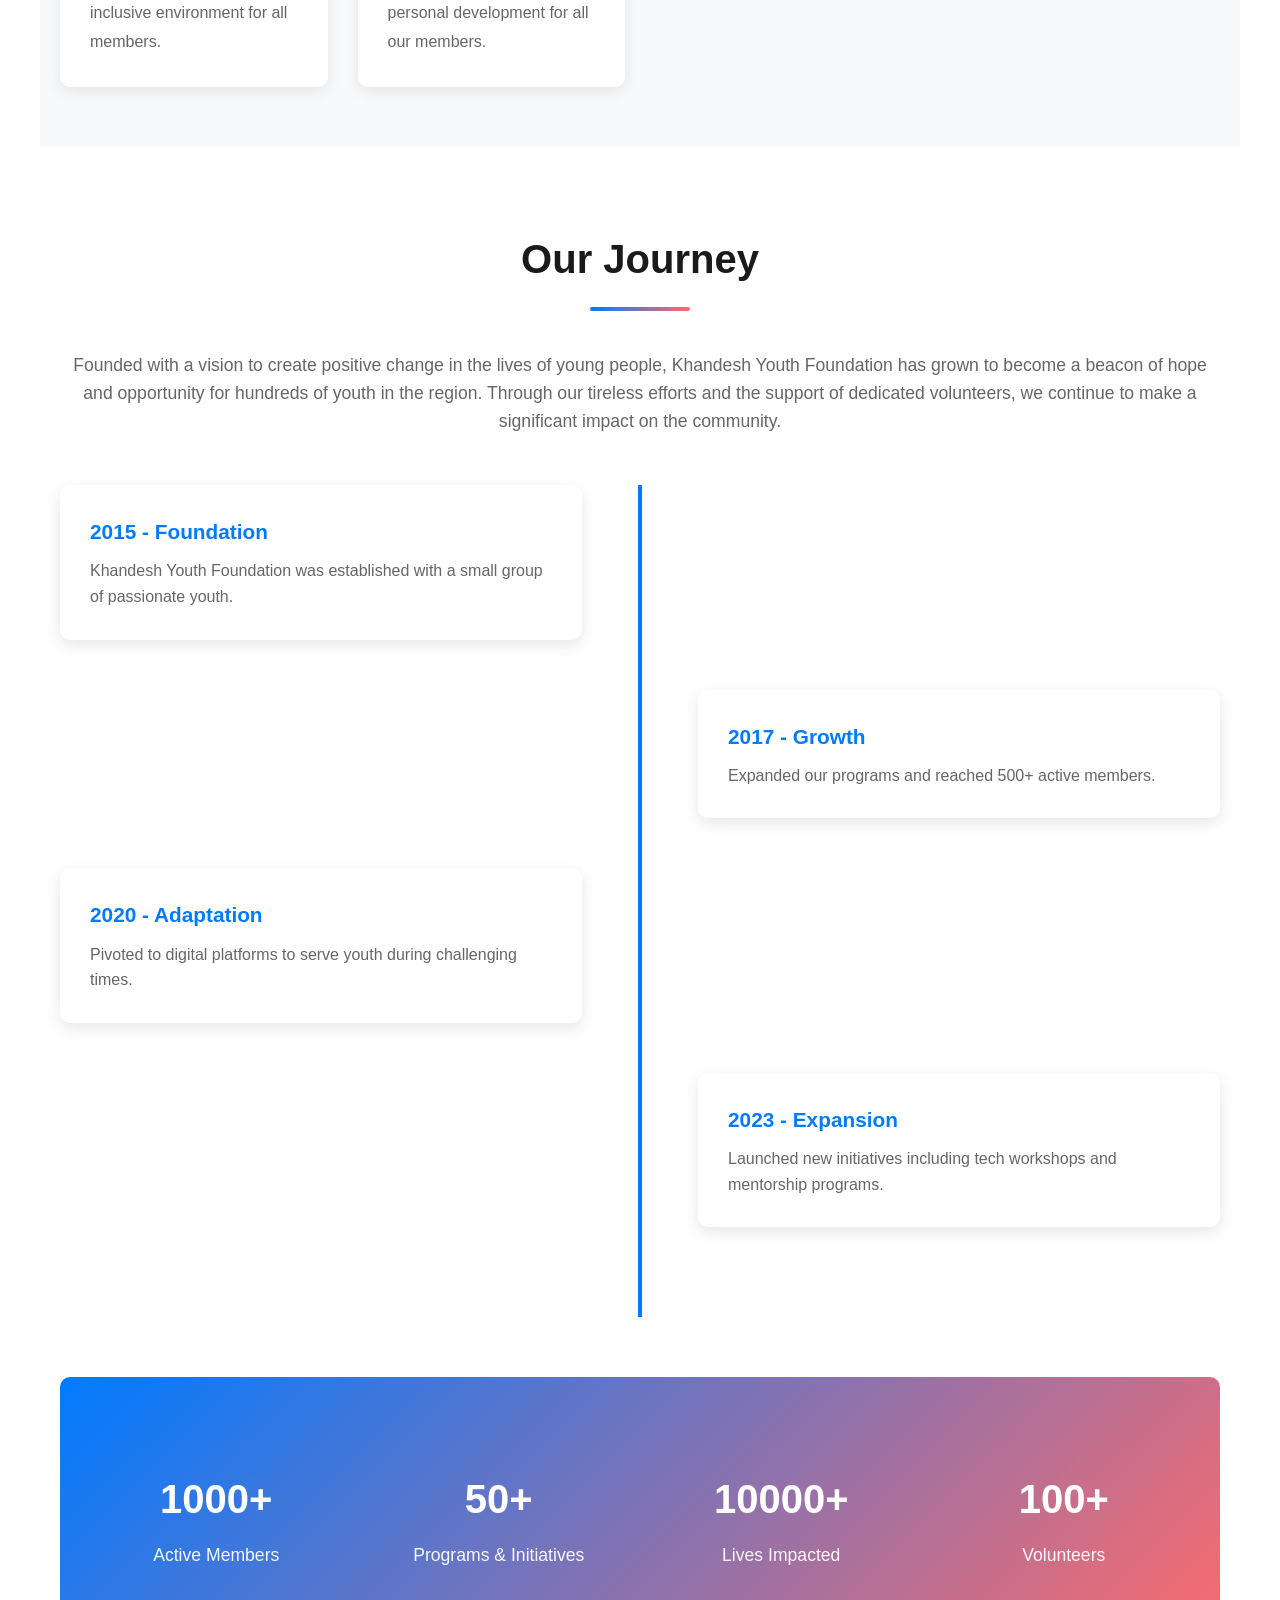
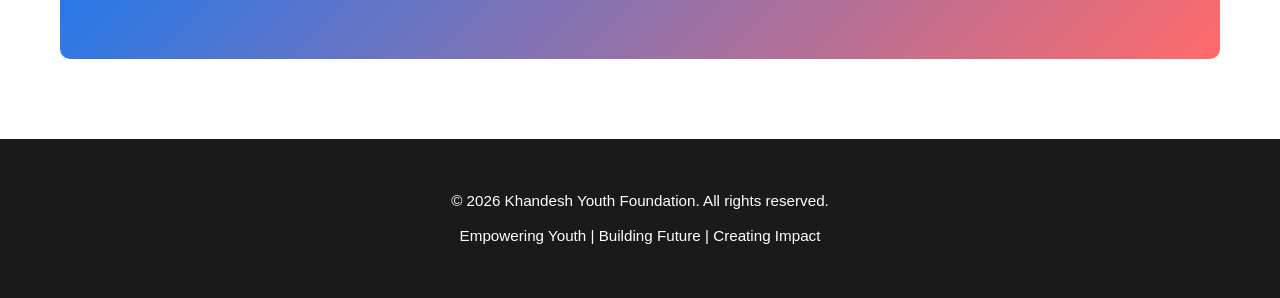
==== commit b6a3e0ed: "updated to KYF" ====
--- a/about.html
+++ b/about.html
@@ -1,7 +1,7 @@
 /*
- * About Us - Dhule Youth Club
+ * About Us - Khandesh Youth Foundation
  * Page Owner: Pranjal Gurav
- * Page Description: This page provides an overview of the Dhule Youth Club, 
+ * Page Description: This page provides an overview of the Khandesh Youth Foundation, 
  * including its vision, mission, core values, history, and impact on the community. 
  * It serves as an introduction to the organization for visitors and potential members.
  */
@@ -12,7 +12,7 @@
 <head>
     <meta charset="UTF-8">
     <meta name="viewport" content="width=device-width, initial-scale=1.0">
-    <title>About Us - Dhule Youth Club</title>
+    <title>About Us - Khandesh Youth Foundation</title>
     <link rel="stylesheet" href="assets/css/style.css">
 </head>
 <body>
@@ -20,7 +20,7 @@
     <nav class="navbar">
         <div class="container">
             <div class="nav-brand">
-                <h2>🌟 Dhule Youth Club</h2>
+                <h2>🌟 Khandesh Youth Foundation</h2>
             </div>
             <ul class="nav-menu" id="navMenu">
                 <li><a href="index.html">Home</a></li>
@@ -41,7 +41,7 @@
 
     <!-- Page Header -->
     <section class="page-header">
-        <h1>About Dhule Youth Club</h1>
+        <h1>About Khandesh Youth Foundation</h1>
         <p>Nurturing Tomorrow's Leaders Today</p>
     </section>
 
@@ -50,7 +50,7 @@
         <!-- About Section -->
         <section class="about-section">
             <h2>Who We Are</h2>
-            <p>The Dhule Youth Club is a dynamic organization dedicated to the holistic development of young individuals in Dhule. We are committed to fostering leadership, creativity, and social responsibility among youth through various educational, cultural, and sports programs.</p>
+            <p>The Khandesh Youth Foundation is a dynamic organization dedicated to the holistic development of young individuals in Dhule. We are committed to fostering leadership, creativity, and social responsibility among youth through various educational, cultural, and sports programs.</p>
             
             <div class="about-grid">
                 <div class="about-card">
@@ -98,12 +98,12 @@
         <!-- History -->
         <section class="history-section">
             <h2>Our Journey</h2>
-            <p>Founded with a vision to create positive change in the lives of young people, Dhule Youth Club has grown to become a beacon of hope and opportunity for hundreds of youth in the region. Through our tireless efforts and the support of dedicated volunteers, we continue to make a significant impact on the community.</p>
+            <p>Founded with a vision to create positive change in the lives of young people, Khandesh Youth Foundation has grown to become a beacon of hope and opportunity for hundreds of youth in the region. Through our tireless efforts and the support of dedicated volunteers, we continue to make a significant impact on the community.</p>
             
             <div class="timeline">
                 <div class="timeline-item">
                     <h4>2015 - Foundation</h4>
-                    <p>Dhule Youth Club was established with a small group of passionate youth.</p>
+                    <p>Khandesh Youth Foundation was established with a small group of passionate youth.</p>
                 </div>
                 <div class="timeline-item">
                     <h4>2017 - Growth</h4>
@@ -144,7 +144,7 @@
     <!-- Footer -->
     <footer class="footer">
         <div class="container">
-            <p>&copy; 2026 Dhule Youth Club. All rights reserved.</p>
+            <p>&copy; 2026 Khandesh Youth Foundation. All rights reserved.</p>
             <p>Empowering Youth | Building Future | Creating Impact</p>
         </div>
     </footer>
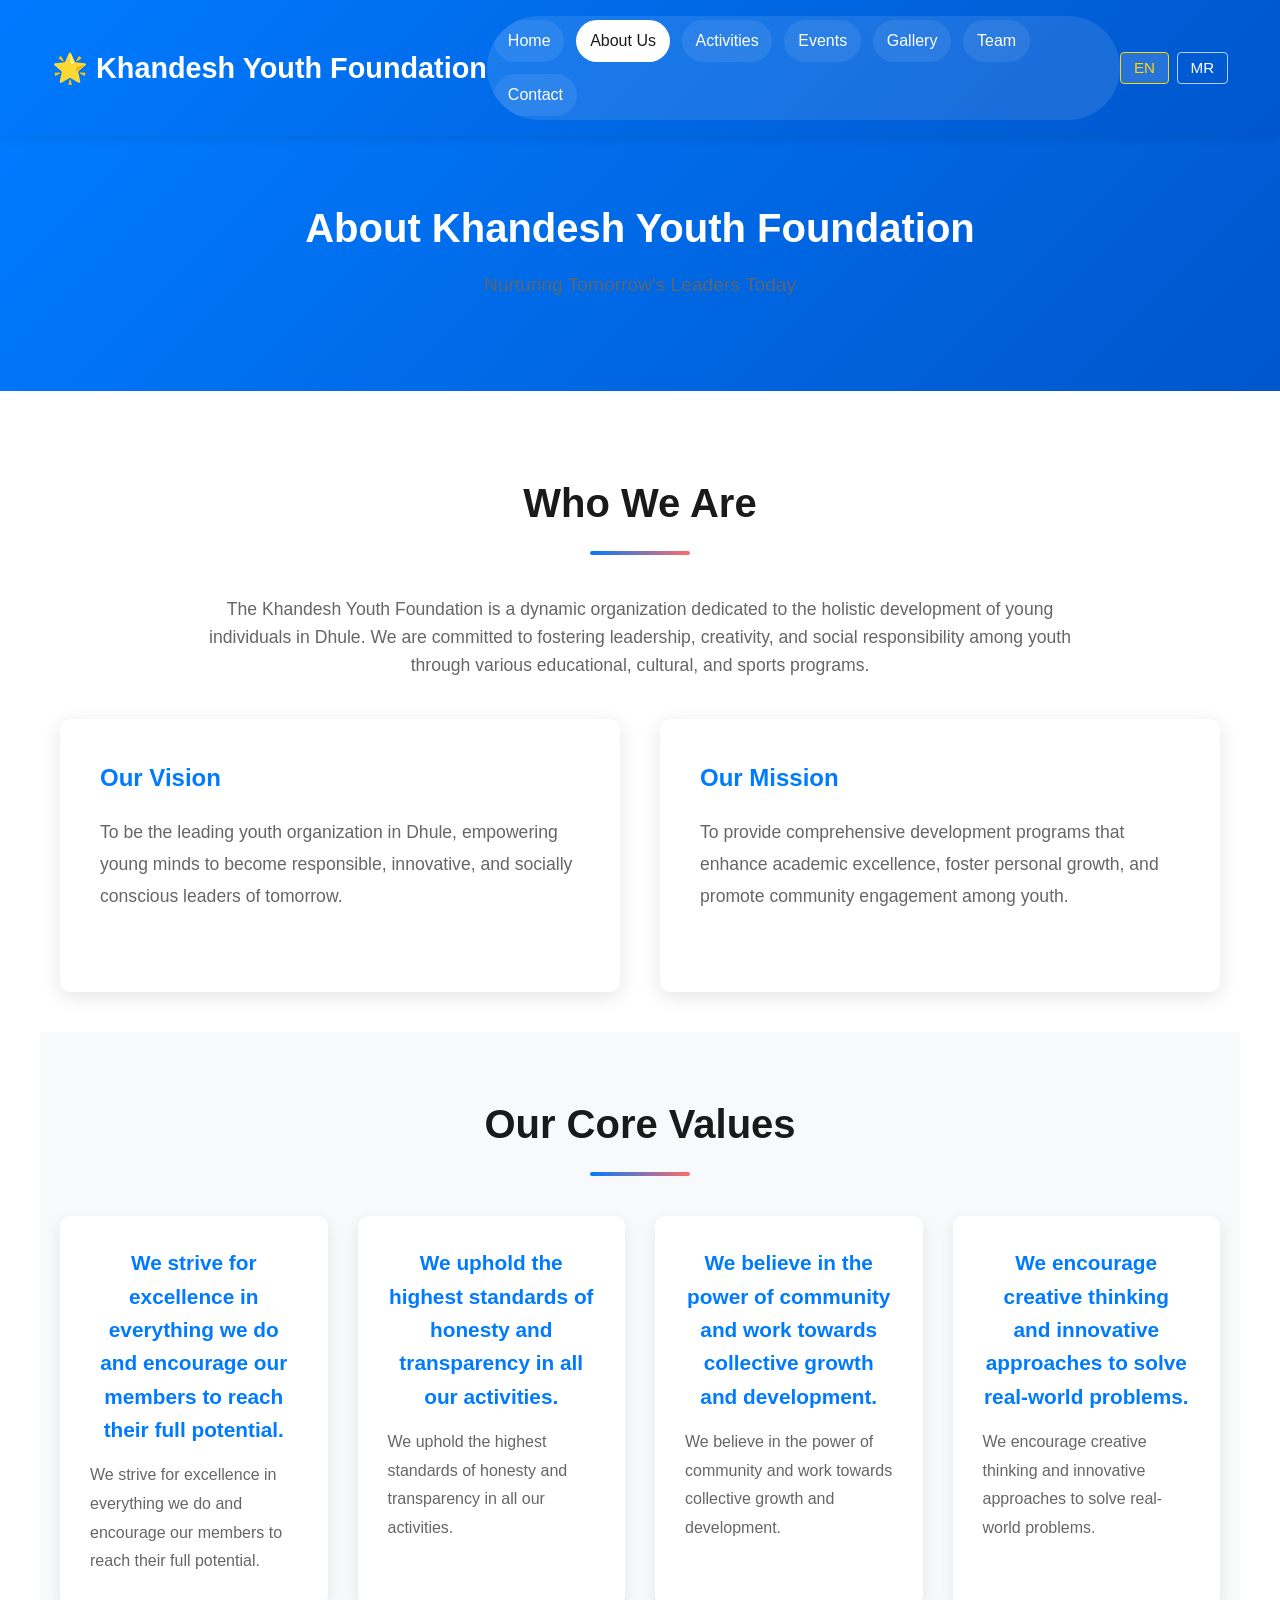
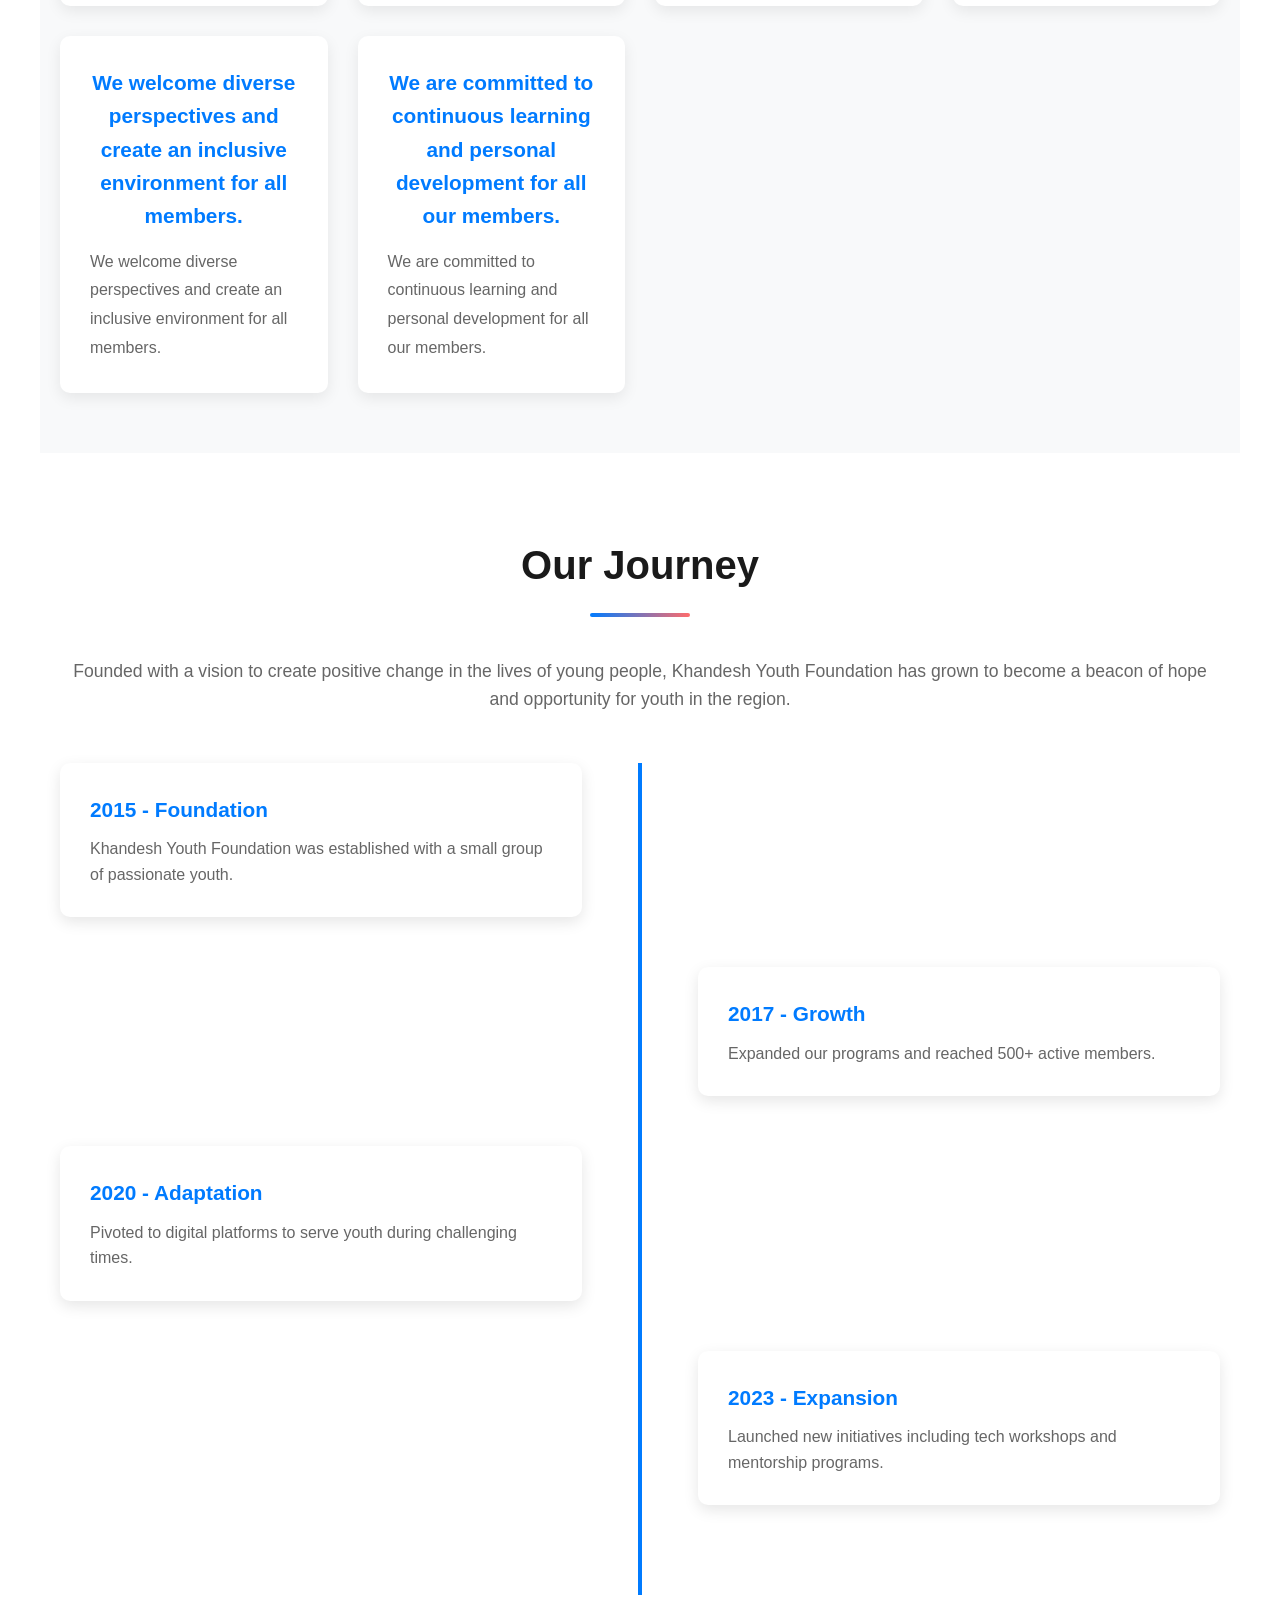
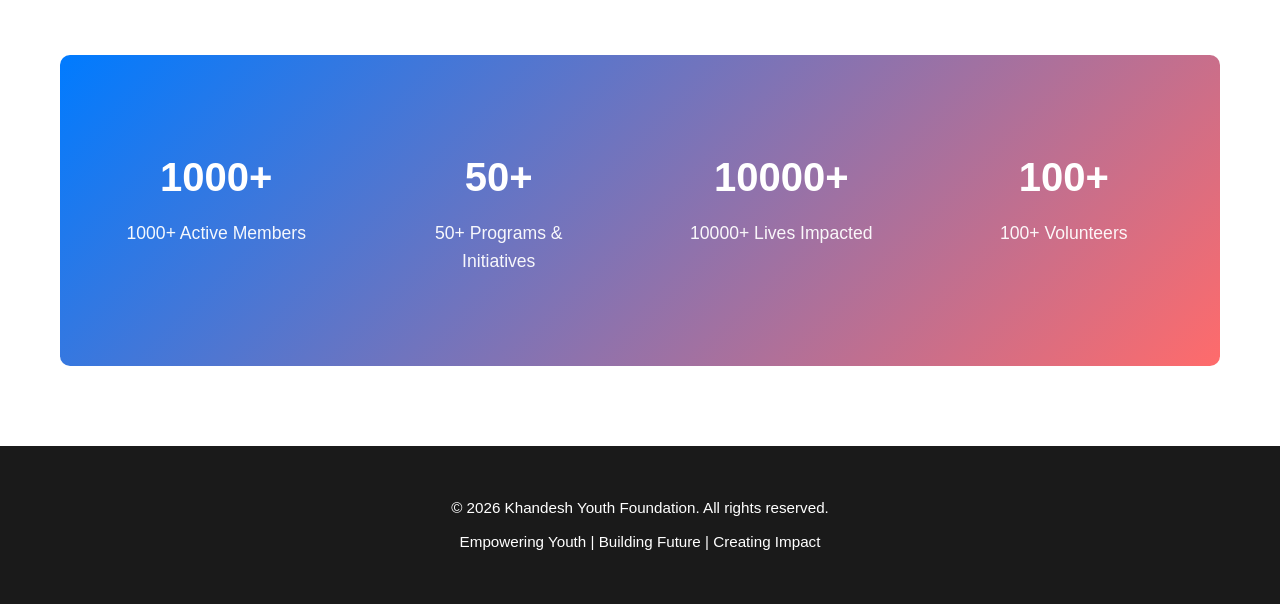
==== commit 91742f46: "so many changes, read the readme file to understant" ====
--- a/about.html
+++ b/about.html
@@ -1,11 +1,11 @@
-/*
+<!--/*
  * About Us - Khandesh Youth Foundation
  * Page Owner: Pranjal Gurav
  * Page Description: This page provides an overview of the Khandesh Youth Foundation, 
  * including its vision, mission, core values, history, and impact on the community. 
  * It serves as an introduction to the organization for visitors and potential members.
  */
-
+-->
 
 <!DOCTYPE html>
 <html lang="en">
@@ -20,17 +20,21 @@
     <nav class="navbar">
         <div class="container">
             <div class="nav-brand">
-                <h2>🌟 Khandesh Youth Foundation</h2>
+                <h2 data-i18n="nav.brand">🌟 Khandesh Youth Foundation</h2>
             </div>
             <ul class="nav-menu" id="navMenu">
-                <li><a href="index.html">Home</a></li>
-                <li><a href="about.html" class="active">About Us</a></li>
-                <li><a href="activities.html">Activities</a></li>
-                <li><a href="events.html">Events</a></li>
-                <li><a href="gallery.html">Gallery</a></li>
-                <li><a href="team.html">Team</a></li>
-                <li><a href="contact.html">Contact</a></li>
+                <li><a href="index.html" data-i18n="nav.home">Home</a></li>
+                <li><a href="about.html" class="active" data-i18n="nav.about">About Us</a></li>
+                <li><a href="activities.html" data-i18n="nav.activities">Activities</a></li>
+                <li><a href="events.html" data-i18n="nav.events">Events</a></li>
+                <li><a href="gallery.html" data-i18n="nav.gallery">Gallery</a></li>
+                <li><a href="team.html" data-i18n="nav.team">Team</a></li>
+                <li><a href="contact.html" data-i18n="nav.contact">Contact</a></li>
             </ul>
+            <div class="lang-switcher">
+                <button type="button" class="lang-button" data-lang="en">EN</button>
+                <button type="button" class="lang-button" data-lang="mr">MR</button>
+            </div>
             <div class="hamburger" id="hamburger">
                 <span></span>
                 <span></span>
@@ -41,81 +45,81 @@
 
     <!-- Page Header -->
     <section class="page-header">
-        <h1>About Khandesh Youth Foundation</h1>
-        <p>Nurturing Tomorrow's Leaders Today</p>
+        <h1 data-i18n="about.page.header.title">About Khandesh Youth Foundation</h1>
+        <p data-i18n="about.page.header.subtitle">Nurturing Tomorrow's Leaders Today</p>
     </section>
 
     <!-- Main Content -->
     <main class="container">
         <!-- About Section -->
         <section class="about-section">
-            <h2>Who We Are</h2>
-            <p>The Khandesh Youth Foundation is a dynamic organization dedicated to the holistic development of young individuals in Dhule. We are committed to fostering leadership, creativity, and social responsibility among youth through various educational, cultural, and sports programs.</p>
+            <h2 data-i18n="about.who.title">Who We Are</h2>
+            <p data-i18n="about.who.text">The Khandesh Youth Foundation is a dynamic organization dedicated to the holistic development of young individuals in Dhule. We are committed to fostering leadership, creativity, and social responsibility among youth through various educational, cultural, and sports programs.</p>
             
             <div class="about-grid">
                 <div class="about-card">
-                    <h3>Our Vision</h3>
-                    <p>To be the leading youth organization in Dhule, empowering young minds to become responsible, innovative, and socially conscious leaders of tomorrow.</p>
+                    <h3 data-i18n="about.vision.title">Our Vision</h3>
+                    <p data-i18n="about.vision.text">To be the leading youth organization in Dhule, empowering young minds to become responsible, innovative, and socially conscious leaders of tomorrow.</p>
                 </div>
                 <div class="about-card">
-                    <h3>Our Mission</h3>
-                    <p>To provide comprehensive development programs that enhance academic excellence, foster personal growth, and promote community engagement among youth.</p>
+                    <h3 data-i18n="about.mission.title">Our Mission</h3>
+                    <p data-i18n="about.mission.text">To provide comprehensive development programs that enhance academic excellence, foster personal growth, and promote community engagement among youth.</p>
                 </div>
             </div>
         </section>
 
         <!-- Core Values -->
         <section class="values-section">
-            <h2>Our Core Values</h2>
+            <h2 data-i18n="about.values.title">Our Core Values</h2>
             <div class="values-grid">
                 <div class="value-card">
-                    <h4>🎯 Excellence</h4>
-                    <p>We strive for excellence in everything we do and encourage our members to reach their full potential.</p>
+                    <h4 data-i18n="about.values.excellence">🎯 Excellence</h4>
+                    <p data-i18n="about.values.excellence">We strive for excellence in everything we do and encourage our members to reach their full potential.</p>
                 </div>
                 <div class="value-card">
-                    <h4>🤝 Integrity</h4>
-                    <p>We uphold the highest standards of honesty and transparency in all our activities.</p>
+                    <h4 data-i18n="about.values.integrity">🤝 Integrity</h4>
+                    <p data-i18n="about.values.integrity">We uphold the highest standards of honesty and transparency in all our activities.</p>
                 </div>
                 <div class="value-card">
-                    <h4>🌍 Community</h4>
-                    <p>We believe in the power of community and work towards collective growth and development.</p>
+                    <h4 data-i18n="about.values.community">🌍 Community</h4>
+                    <p data-i18n="about.values.community">We believe in the power of community and work towards collective growth and development.</p>
                 </div>
                 <div class="value-card">
-                    <h4>💡 Innovation</h4>
-                    <p>We encourage creative thinking and innovative approaches to solve real-world problems.</p>
+                    <h4 data-i18n="about.values.innovation">💡 Innovation</h4>
+                    <p data-i18n="about.values.innovation">We encourage creative thinking and innovative approaches to solve real-world problems.</p>
                 </div>
                 <div class="value-card">
-                    <h4>🙌 Inclusion</h4>
-                    <p>We welcome diverse perspectives and create an inclusive environment for all members.</p>
+                    <h4 data-i18n="about.values.inclusion">🙌 Inclusion</h4>
+                    <p data-i18n="about.values.inclusion">We welcome diverse perspectives and create an inclusive environment for all members.</p>
                 </div>
                 <div class="value-card">
-                    <h4>🚀 Growth</h4>
-                    <p>We are committed to continuous learning and personal development for all our members.</p>
+                    <h4 data-i18n="about.values.growth">🚀 Growth</h4>
+                    <p data-i18n="about.values.growth">We are committed to continuous learning and personal development for all our members.</p>
                 </div>
             </div>
         </section>
 
         <!-- History -->
         <section class="history-section">
-            <h2>Our Journey</h2>
-            <p>Founded with a vision to create positive change in the lives of young people, Khandesh Youth Foundation has grown to become a beacon of hope and opportunity for hundreds of youth in the region. Through our tireless efforts and the support of dedicated volunteers, we continue to make a significant impact on the community.</p>
+            <h2 data-i18n="about.history.title">Our Journey</h2>
+            <p data-i18n="about.history.text">Founded with a vision to create positive change in the lives of young people, Khandesh Youth Foundation has grown to become a beacon of hope and opportunity for hundreds of youth in the region. Through our tireless efforts and the support of dedicated volunteers, we continue to make a significant impact on the community.</p>
             
             <div class="timeline">
                 <div class="timeline-item">
-                    <h4>2015 - Foundation</h4>
-                    <p>Khandesh Youth Foundation was established with a small group of passionate youth.</p>
+                    <h4 data-i18n="about.timeline.2015">2015 - Foundation</h4>
+                    <p data-i18n="about.timeline.2015.text">Khandesh Youth Foundation was established with a small group of passionate youth.</p>
                 </div>
                 <div class="timeline-item">
-                    <h4>2017 - Growth</h4>
-                    <p>Expanded our programs and reached 500+ active members.</p>
+                    <h4 data-i18n="about.timeline.2017">2017 - Growth</h4>
+                    <p data-i18n="about.timeline.2017.text">Expanded our programs and reached 500+ active members.</p>
                 </div>
                 <div class="timeline-item">
-                    <h4>2020 - Adaptation</h4>
-                    <p>Pivoted to digital platforms to serve youth during challenging times.</p>
+                    <h4 data-i18n="about.timeline.2020">2020 - Adaptation</h4>
+                    <p data-i18n="about.timeline.2020.text">Pivoted to digital platforms to serve youth during challenging times.</p>
                 </div>
                 <div class="timeline-item">
-                    <h4>2023 - Expansion</h4>
-                    <p>Launched new initiatives including tech workshops and mentorship programs.</p>
+                    <h4 data-i18n="about.timeline.2023">2023 - Expansion</h4>
+                    <p data-i18n="about.timeline.2023.text">Launched new initiatives including tech workshops and mentorship programs.</p>
                 </div>
             </div>
         </section>
@@ -124,19 +128,19 @@
         <section class="stats-section">
             <div class="stat-card">
                 <h3>1000+</h3>
-                <p>Active Members</p>
+                <p data-i18n="about.stats.members">Active Members</p>
             </div>
             <div class="stat-card">
                 <h3>50+</h3>
-                <p>Programs & Initiatives</p>
+                <p data-i18n="about.stats.programs">Programs & Initiatives</p>
             </div>
             <div class="stat-card">
                 <h3>10000+</h3>
-                <p>Lives Impacted</p>
+                <p data-i18n="about.stats.impacted">Lives Impacted</p>
             </div>
             <div class="stat-card">
                 <h3>100+</h3>
-                <p>Volunteers</p>
+                <p data-i18n="about.stats.volunteers">Volunteers</p>
             </div>
         </section>
     </main>
@@ -144,8 +148,8 @@
     <!-- Footer -->
     <footer class="footer">
         <div class="container">
-            <p>&copy; 2026 Khandesh Youth Foundation. All rights reserved.</p>
-            <p>Empowering Youth | Building Future | Creating Impact</p>
+            <p data-i18n="footer.copy">&copy; 2026 Khandesh Youth Foundation. All rights reserved.</p>
+            <p data-i18n="footer.tagline">Empowering Youth | Building Future | Creating Impact</p>
         </div>
     </footer>
 
--- a/assets/css/style.css
+++ b/assets/css/style.css
@@ -24,6 +24,7 @@
     line-height: 1.6;
     color: var(--text-color);
     background-color: #ffffff;
+    overflow-x: hidden;
 }
 
 .container {
@@ -47,6 +48,7 @@
     display: flex;
     justify-content: space-between;
     align-items: center;
+    padding: 0 12px;
 }
 
 .nav-brand h2 {
@@ -57,31 +59,70 @@
 .nav-menu {
     display: flex;
     list-style: none;
-    gap: 2rem;
+    gap: 0.75rem;
     flex-wrap: wrap;
+    flex: 0 1 auto;
+    overflow-x: hidden;
+    background: rgba(255, 255, 255, 0.1);
+    border-radius: 999px;
+    padding: 0.25rem 0.45rem;
+    align-items: center;
 }
 
 .nav-menu a {
     color: white;
     text-decoration: none;
-    transition: all 0.3s ease;
+    transition: all 0.25s ease;
     position: relative;
-    padding: 0.5rem 0;
-}
-
-.nav-menu a:hover,
+    display: inline-flex;
+    align-items: center;
+    justify-content: center;
+    padding: 0.45rem 0.8rem;
+    border-radius: 50px;
+    background: rgba(255, 255, 255, 0.08);
+    border: 1px solid transparent;
+    white-space: nowrap;
+}
+
+.nav-menu a:hover {
+    background: rgba(255, 255, 255, 0.16);
+    color: #ffd700;
+}
+
 .nav-menu a.active {
+    color: #1a1a1a;
+    background: white;
+    border-color: rgba(255, 255, 255, 0.35);
+}
+
+.nav-menu a.active::after {
+    content: none;
+}
+
+.lang-switcher {
+    display: flex;
+    gap: 0.5rem;
+    align-items: center;
+    margin-left: auto;
+}
+
+.lang-button {
+    background: transparent;
+    border: 1px solid rgba(255, 255, 255, 0.7);
+    color: white;
+    padding: 0.4rem 0.8rem;
+    border-radius: 4px;
+    cursor: pointer;
+    font-size: 0.95rem;
+    transition: all 0.2s ease;
+    min-width: 48px;
+}
+
+.lang-button:hover,
+.lang-button.active {
+    background-color: rgba(255, 255, 255, 0.15);
+    border-color: #ffd700;
     color: #ffd700;
-}
-
-.nav-menu a.active::after {
-    content: '';
-    position: absolute;
-    bottom: -5px;
-    left: 0;
-    right: 0;
-    height: 3px;
-    background-color: #ffd700;
 }
 
 .hamburger {
@@ -100,10 +141,15 @@
 
 /* Hero Section */
 .hero {
-    background: linear-gradient(135deg, var(--primary-color) 0%, #0056cc 100%);
+    background: linear-gradient(135deg, rgba(0,123,255,0.35) 0%, rgba(0,86,204,0.35) 100%),
+                url('../images/banner.jpeg') center/cover no-repeat;
     color: white;
     padding: 100px 20px;
     text-align: center;
+    min-height: 520px;
+    display: flex;
+    align-items: center;
+    justify-content: center;
 }
 
 .hero-content h1 {
@@ -1059,18 +1105,50 @@
 
 /* Responsive Design */
 @media (max-width: 768px) {
-    .nav-menu {
-        gap: 1rem;
-        font-size: 0.9rem;
+    .navbar .container {
+        flex-wrap: wrap;
+        gap: 0.75rem;
+        align-items: center;
+    }
+
+    .nav-brand {
+        width: 100%;
+        display: flex;
+        justify-content: flex-start;
+        align-items: center;
+        min-width: 0;
+        order: 1;
+    }
+
+    .nav-brand h2 {
+        font-size: 1.4rem;
+        white-space: normal;
+        max-width: 100%;
+        min-width: 0;
+        word-break: break-word;
+        margin-right: 0;
+    }
+
+    .lang-switcher {
+        display: flex;
+        justify-content: flex-start;
+        align-items: center;
+        gap: 0.5rem;
+        order: 2;
+        flex: 1 1 auto;
+        width: auto;
+        margin-left: 0;
     }
 
     .hamburger {
         display: flex;
+        z-index: 200;
+        order: 3;
     }
 
     .nav-menu {
         position: absolute;
-        top: 60px;
+        top: 100%;
         left: 0;
         width: 100%;
         background: linear-gradient(135deg, var(--primary-color) 0%, #0056cc 100%);
@@ -1078,16 +1156,31 @@
         gap: 0;
         max-height: 0;
         overflow: hidden;
-        transition: max-height 0.3s ease;
+        transition: max-height 0.35s ease;
+        padding-bottom: 20px;
+        z-index: 150;
     }
 
     .nav-menu.active {
-        max-height: 300px;
+        max-height: calc(100vh - 80px);
+        overflow-y: auto;
+        overflow-x: hidden;
     }
 
     .nav-menu a {
-        padding: 15px 20px;
+        padding: 18px 20px 14px;
         border-bottom: 1px solid rgba(255,255,255,0.1);
+        width: 100%;
+        white-space: nowrap;
+    }
+
+    .nav-menu a.active::after {
+        bottom: 10px;
+    }
+
+    .hero {
+        padding: 100px 20px 60px;
+        min-height: 420px;
     }
 
     .hero-content h1 {
@@ -1156,9 +1249,26 @@
     .photo-contribution {
         padding: 40px 20px;
     }
+
+    .page-header {
+        padding: 40px 20px;
+    }
+
+    .page-header h1 {
+        font-size: 2rem;
+    }
+
+    .page-header p {
+        font-size: 1rem;
+    }
 }
 
 @media (max-width: 480px) {
+    .hero {
+        padding: 60px 15px;
+        min-height: 360px;
+    }
+
     .hero-content h1 {
         font-size: 1.5rem;
     }
@@ -1185,4 +1295,17 @@
         padding: 10px 20px;
         font-size: 0.9rem;
     }
+
+    .lang-button {
+        padding: 0.35rem 0.65rem;
+        font-size: 0.85rem;
+    }
+
+    .page-header h1 {
+        font-size: 1.8rem;
+    }
+
+    .page-header p {
+        font-size: 1rem;
+    }
 }
